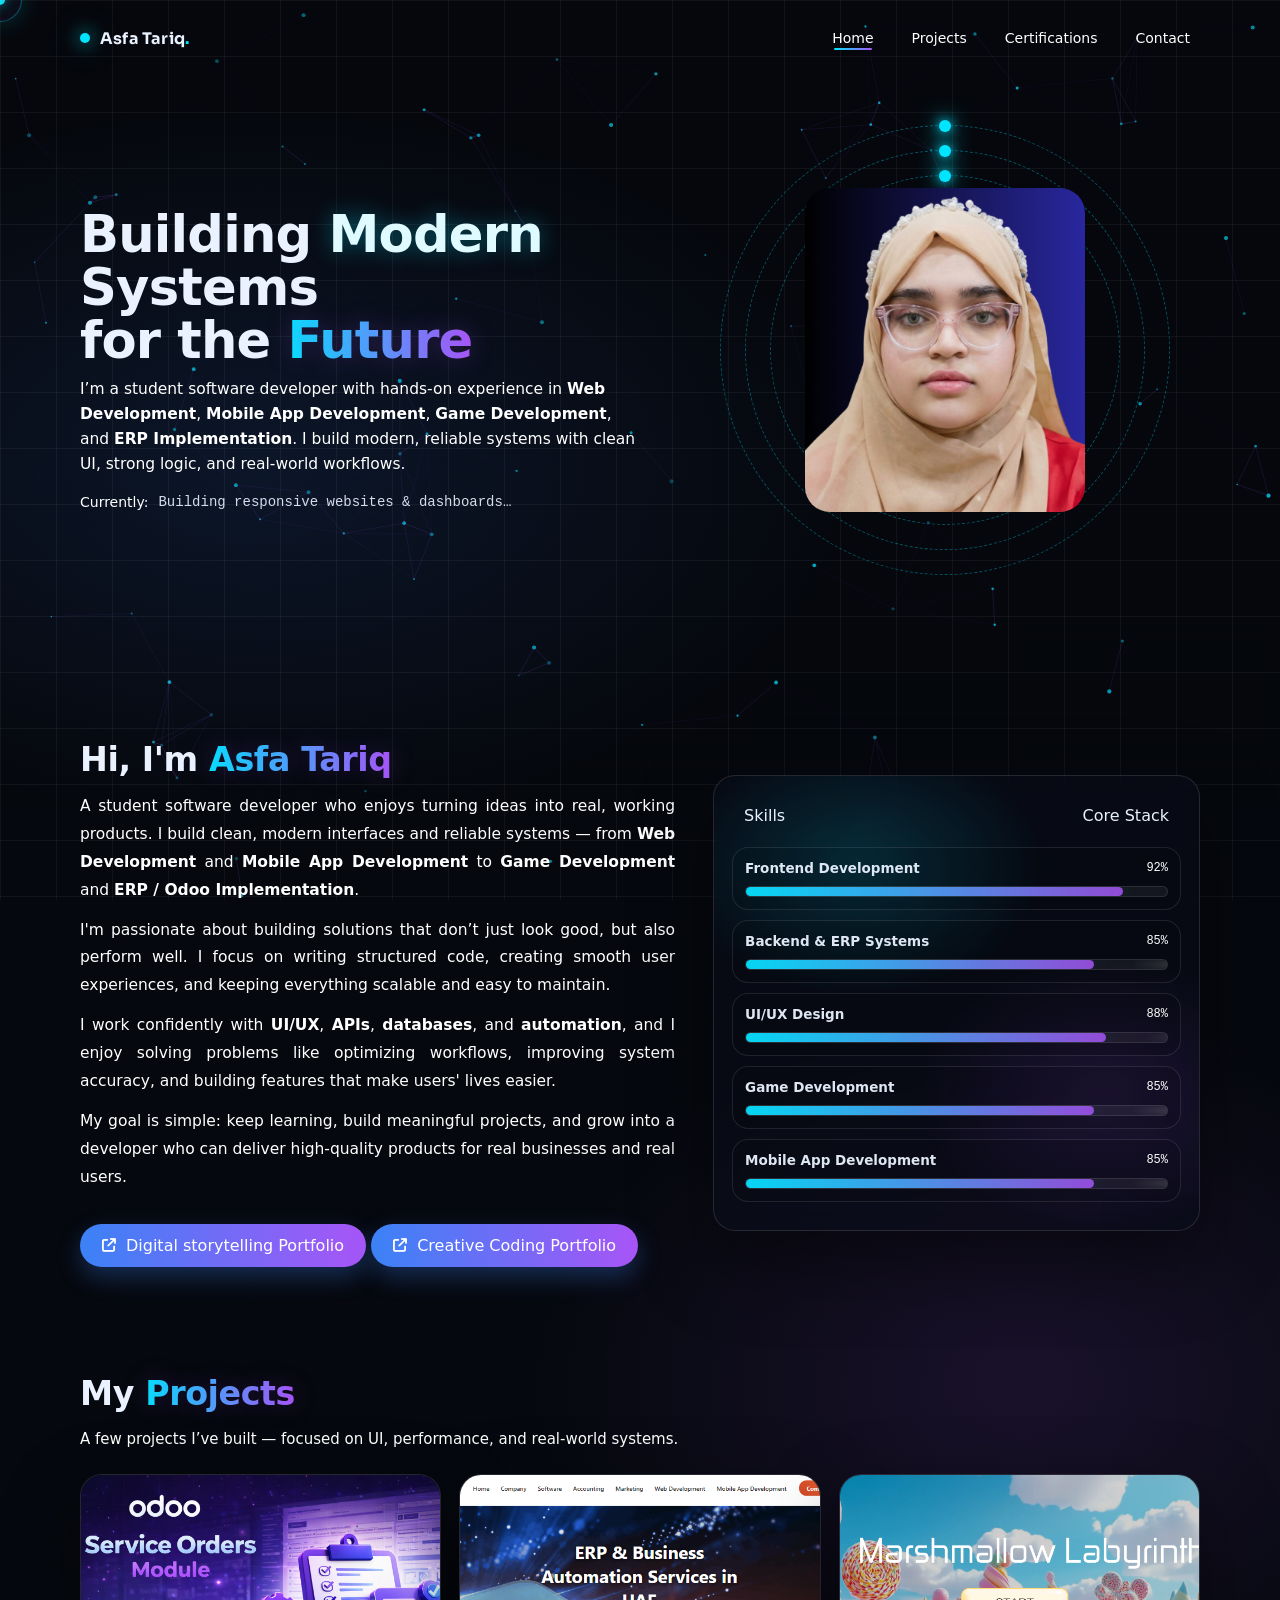
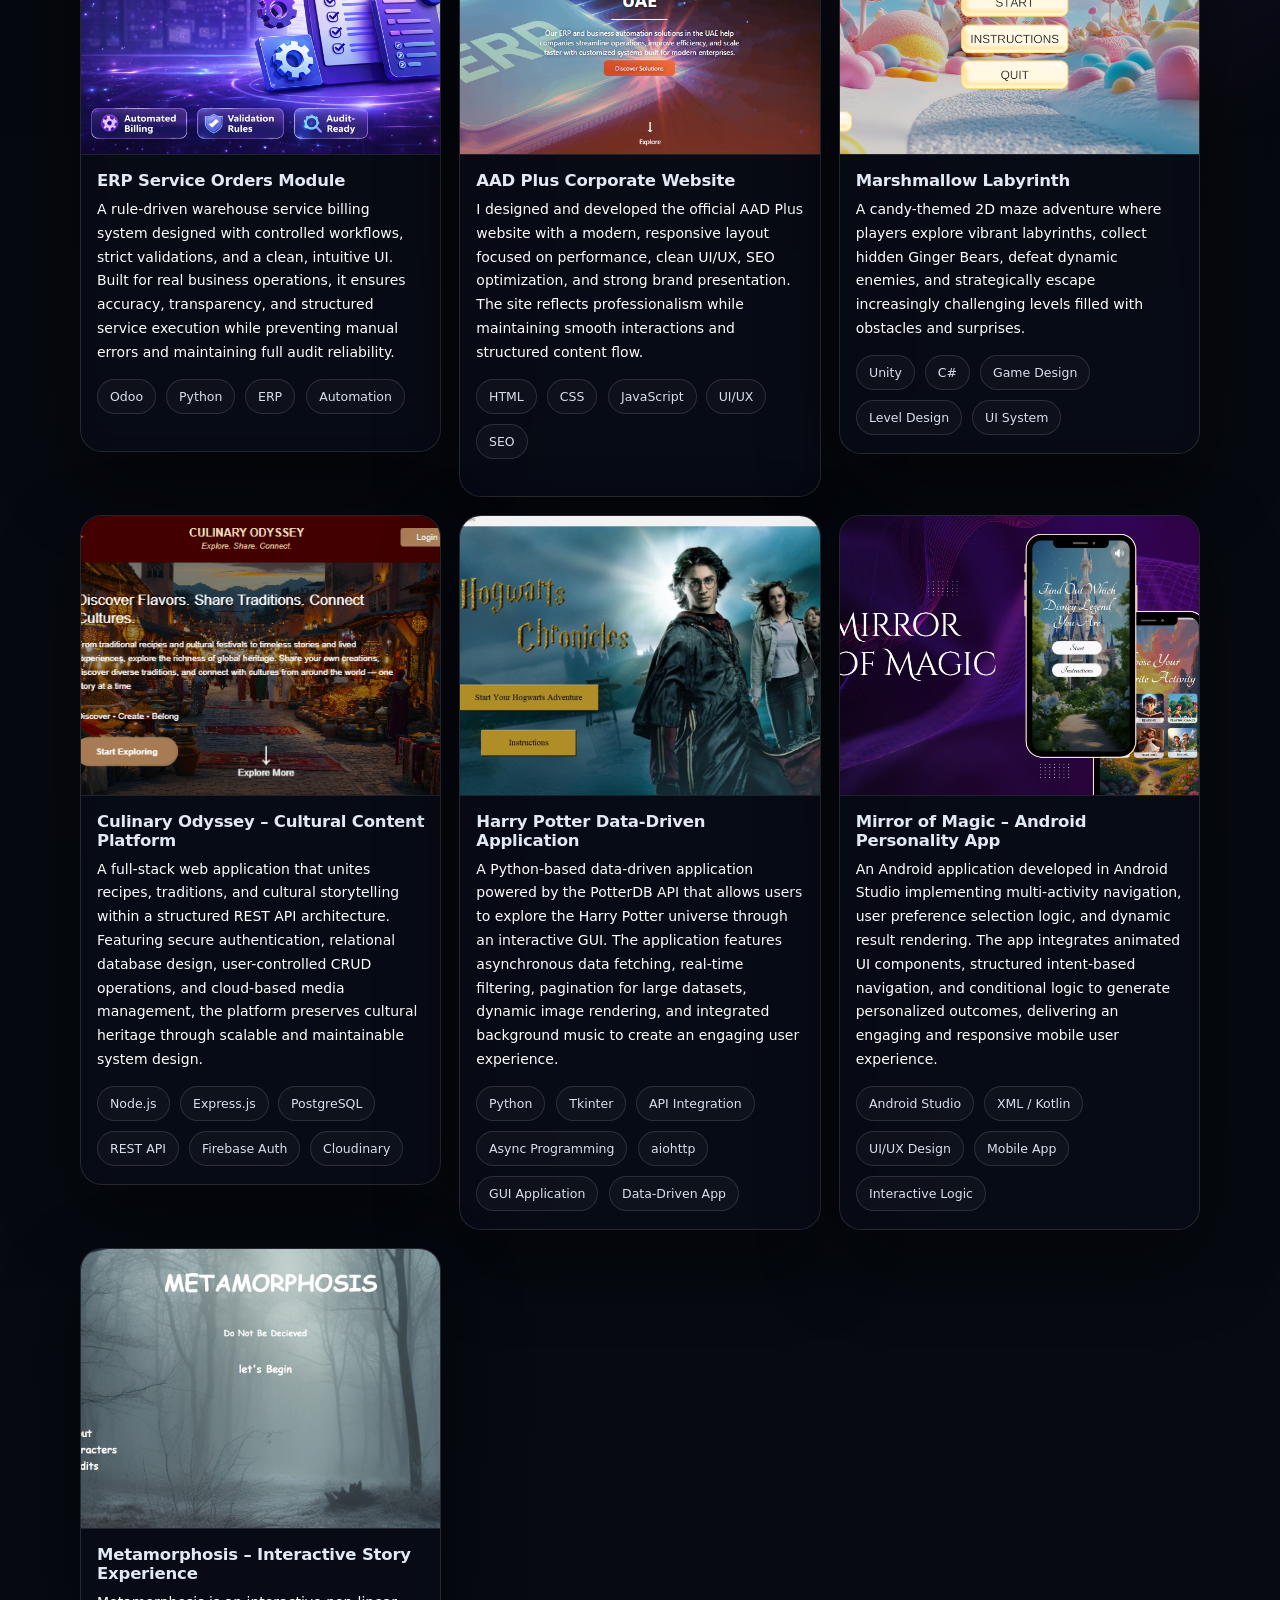
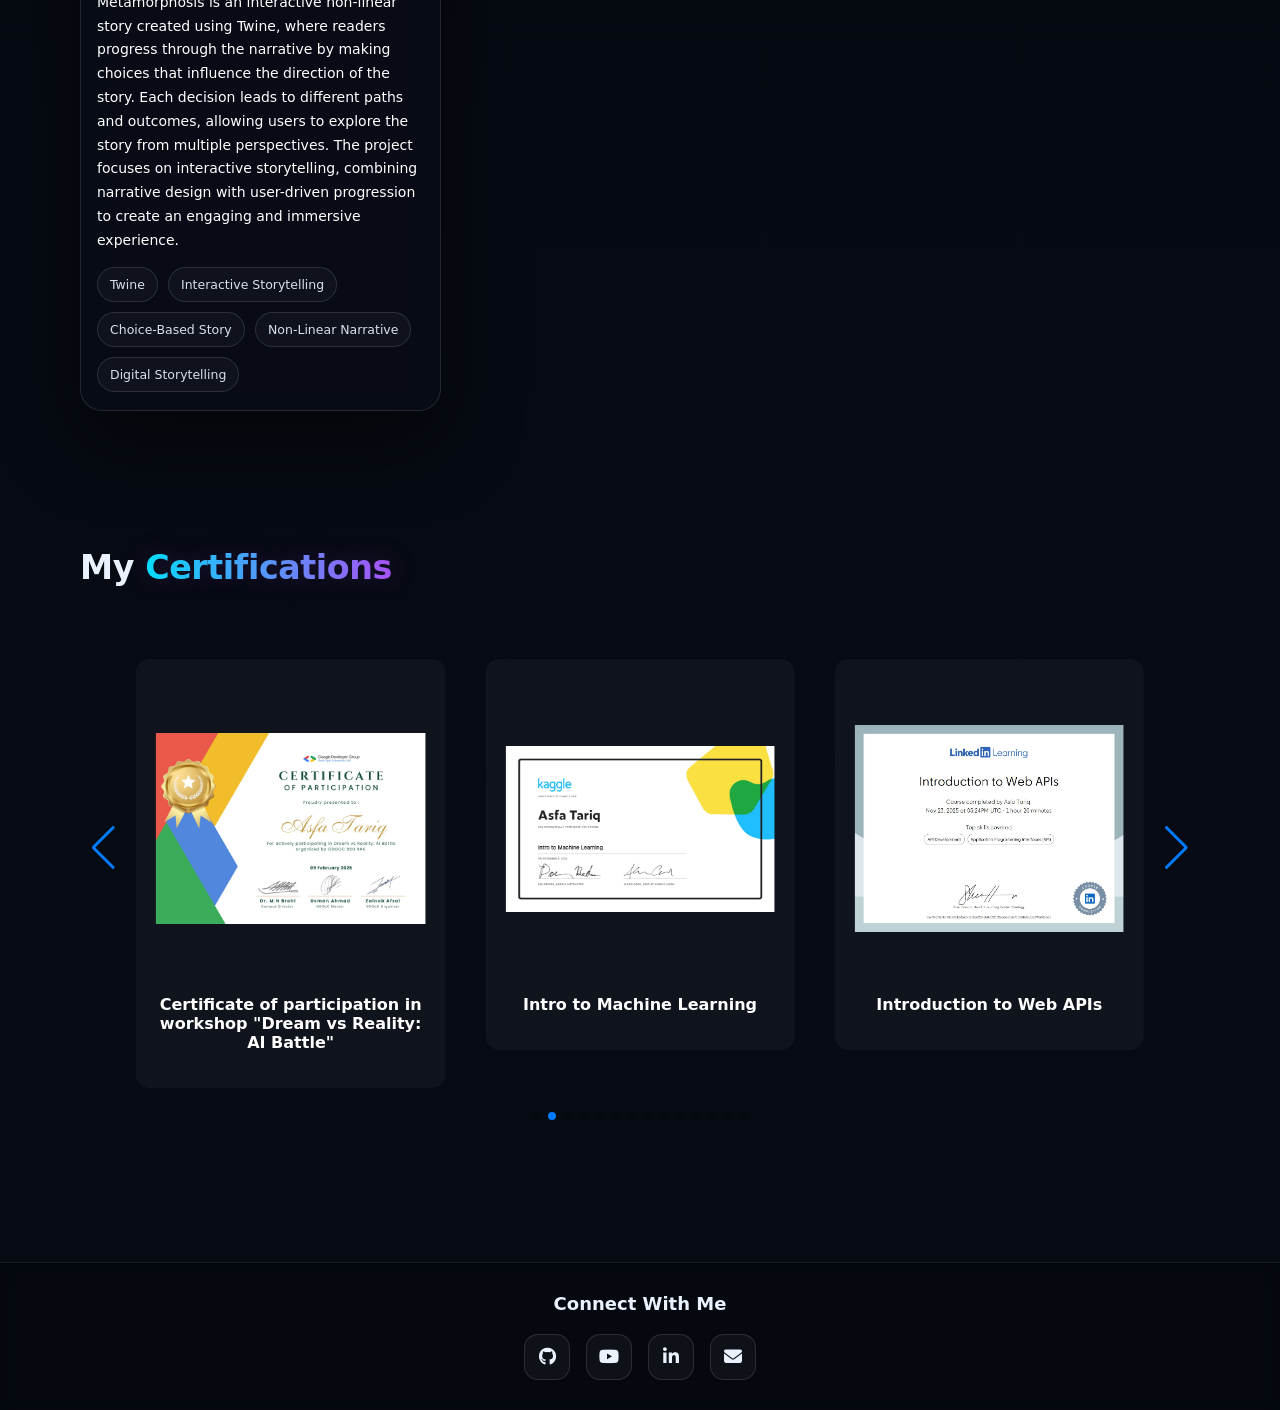
==== index.html @ 26b243e0 "portfolio" ====
<!DOCTYPE html>
<html lang="en">
<head>
  <meta charset="UTF-8" />
  <meta name="viewport" content="width=device-width, initial-scale=1.0"/>
  <title>Asfa Tariq - Portfolio</title>
  <link rel="icon" type="image/png" href="images/icon.png"/>
  <link rel="stylesheet" href="style.css"/>
  <link rel="stylesheet" href="https://cdn.jsdelivr.net/npm/aos@2.3.4/dist/aos.css" />
  <link rel="stylesheet" href="https://cdnjs.cloudflare.com/ajax/libs/font-awesome/6.5.0/css/all.min.css">
  <link rel="preconnect" href="https://fonts.googleapis.com">
  <link rel="preconnect" href="https://fonts.gstatic.com" crossorigin>
  <link href="https://fonts.googleapis.com/css2?family=Sora:wght@500;600;700;800&display=swap" rel="stylesheet">
  <link rel="stylesheet" href="https://cdn.jsdelivr.net/npm/swiper@11/swiper-bundle.min.css"/>
</head>
<body>

  <canvas id="particles" aria-hidden="true"></canvas>

  <!-- Futuristic section -->
  <section class="hero" id="hero">
    <div class="grid-overlay" aria-hidden="true"></div>

    <div class="container">

      <nav class="nav">
        <a class="logo" href="index.html">
          <span class="logo-dot"></span>
          <span class="logo-text">
            Asfa Tariq<span class="logo-accent">.</span>
          </span>
        </a>

        <div class="nav-links">
          <a href="index.html" class="active">Home</a>
          <a href="index.html#projects">Projects</a>
          <a href="index.html#certifications">Certifications</a>
          <a href="contact-us.html" >Contact</a>
        </div>

        <button class="menu" id="menuBtn" aria-label="Open menu">
          <span></span><span></span><span></span>
        </button>
      </nav>

      <div class="hero-inner">
        <div class="left">
          <h1 class="title">
            Building <span class="glow">Modern</span> Systems <br/>
            for the <span class="glow2">Future</span>
          </h1>

          <p class="subtitle">
            I’m a student software developer with hands-on experience in <b>Web Development</b>,
            <b>Mobile App Development</b>, <b>Game Development</b>, and <b>ERP Implementation</b>.
            I build modern, reliable systems with clean UI, strong logic, and real-world workflows.
          </p>

          <div class="typing-wrap">
            <span class="typing-label">Currently:</span>
            <span class="typing" id="typing"></span>
            <span class="caret" aria-hidden="true"></span>
          </div>
        </div>

        <div class="right">
          <div class="hero-image">

            <!-- Orbit 1 -->
            <div class="orbit orbit1">
              <span class="dot"></span>
            </div>

            <!-- Orbit 2 -->
            <div class="orbit orbit2">
              <span class="dot"></span>
            </div>

            <!-- Orbit 3 -->
            <div class="orbit orbit3">
              <span class="dot"></span>
            </div>

            <!-- Image -->
            <img src="images/portfolio image 1.png" alt="Developer">

          </div>
        </div>
        
      </div>

      <!-- Mobile Drawer -->
      <div class="drawer" id="drawer">
          <a href="index.html">Home</a>
          <a href="index.html#projects">Projects</a>
          <a href="index.html#certifications">Certifications</a>
          <a href="contact-us.html" class="pill">Contact</a>
      </div>

    </div>

  </section>

  <!-- ABOUT -->
  <div class="about" id="about">
    <div class="container">
      <div class="about-grid">

        <!-- LEFT: INTRO -->
        <div class="about-left">
          <h2 class="section-title" data-aos="fade-right">
            Hi, I'm <span class="glow2">Asfa Tariq</span>
          </h2>

          <p class="about-text" data-aos="fade-right" data-aos-delay="100">
              A student software developer who enjoys turning ideas into real, working products.
            I build clean, modern interfaces and reliable systems — from <b>Web Development</b> and
            <b>Mobile App Development</b> to <b>Game Development</b> and <b>ERP / Odoo Implementation</b>.
          </p>

          <p class="about-text" data-aos="fade-right" data-aos-delay="200">
            I'm passionate about building solutions that don’t just look good, but also perform well.
            I focus on writing structured code, creating smooth user experiences, and keeping everything
            scalable and easy to maintain.
          </p>

          <p class="about-text" data-aos="fade-right" data-aos-delay="300">
            I work confidently with <b>UI/UX</b>, <b>APIs</b>, <b>databases</b>, and <b>automation</b>,
            and I enjoy solving problems like optimizing workflows, improving system accuracy, and building
            features that make users' lives easier.
          </p>

          <p class="about-text"  data-aos="fade-right" data-aos-delay="400">
            My goal is simple: keep learning, build meaningful projects, and grow into a developer who can
            deliver high-quality products for real businesses and real users.
          </p>
          <a href="https://sway.cloud.microsoft/5sutyTh8jbfxNZAz?ref=Link&loc=play" target="_blank" class="visit-btn" data-aos="fade-right" data-aos-delay="600">
            <i class="fas fa-arrow-up-right-from-square"></i> Digital storytelling Portfolio
          </a>
          <a href="https://sway.cloud.microsoft/f7UFUqjhVzWXQHZl?ref=Link&loc=play" target="_blank" class="visit-btn" data-aos="fade-right" data-aos-delay="600">
              <i class="fas fa-arrow-up-right-from-square"></i> Creative Coding Portfolio
          </a>
        </div>

        <!-- RIGHT: SKILLS (WRAPPED) -->
        <div class="about-right">
          <div class="about-card" data-aos="fade-pop" data-aos-delay="400">
            <div class="about-card-glow"></div>

            <div class="about-skill-head">
              <span class="k">Skills</span>
              <span class="v">Core Stack</span>
            </div>

              <!-- Frontend -->
              <div class="about-skill" >
                <div class="about-skill-top">
                  <span class="about-skill-name">Frontend Development</span>
                  <span class="about-skill-val">92%</span>
                </div>
                <div class="about-skill-track">
                  <div class="about-skill-fill" data-level="92"></div>
                </div>
              </div>

              <!-- Backend & ERP -->
              <div class="about-skill">
                <div class="about-skill-top">
                  <span class="about-skill-name">Backend & ERP Systems</span>
                  <span class="about-skill-val">85%</span>
                </div>
                <div class="about-skill-track">
                  <div class="about-skill-fill" data-level="85"></div>
                </div>
              </div>

              <!-- UI/UX -->
              <div class="about-skill">
                <div class="about-skill-top">
                  <span class="about-skill-name">UI/UX Design</span>
                  <span class="about-skill-val">88%</span>
                </div>
                <div class="about-skill-track">
                  <div class="about-skill-fill" data-level="88"></div>
                </div>
              </div>

              <!-- Game Development (Separate) -->
              <div class="about-skill">
                <div class="about-skill-top">
                  <span class="about-skill-name">Game Development</span>
                  <span class="about-skill-val">85%</span>
                </div>
                <div class="about-skill-track">
                  <div class="about-skill-fill" data-level="85"></div>
                </div>
              </div>

              <!-- Mobile Development -->
              <div class="about-skill">
                <div class="about-skill-top">
                  <span class="about-skill-name">Mobile App Development</span>
                  <span class="about-skill-val">85%</span>
                </div>
                <div class="about-skill-track">
                  <div class="about-skill-fill" data-level="85"></div>
                </div>
              </div>

            </div>

          </div>
        </div>

      </div>
    </div>
  </div>

  <br><br><br>

  <!-- PROJECTS -->
  <section class="projects" id="projects">
    <div class="container">

      <div class="projects-head">
        <h2 class="section-title" data-aos="fade-right" data-aos-delay="400">
          My <span class="glow2">Projects</span>
        </h2>
        <p class="projects-sub" data-aos="fade-right" data-aos-delay="600">
          A few projects I’ve built — focused on UI, performance, and real-world systems.
        </p>
      </div>

      <div class="projects-grid">

        <!-- Card 1 -->
        <a href="service-order-module.html" class="project-link" data-aos="fade-up" data-aos-delay="100">
          <article class="project-card">

            <div class="project-thumb">
              <img src="images/Project 1.png" alt="Project 1 preview">
                <div class="view-overlay">
                  <span class="view-text">
                    <i class="fas fa-arrow-right"></i> View Project
                  </span>
                </div>
            </div>

            <div class="project-body">
              <h3 class="project-title">ERP Service Orders Module</h3>

              <p class="project-desc">
                A rule-driven warehouse service billing system designed with controlled workflows,
                strict validations, and a clean, intuitive UI. Built for real business operations,
                it ensures accuracy, transparency, and structured service execution while
                preventing manual errors and maintaining full audit reliability.
              </p>

              <div class="project-tags">
                <span class="ptag" data-aos="fade-pop" data-aos-delay="100">Odoo</span>
                <span class="ptag" data-aos="fade-pop" data-aos-delay="200">Python</span>
                <span class="ptag" data-aos="fade-pop" data-aos-delay="300">ERP</span>
                <span class="ptag" data-aos="fade-pop" data-aos-delay="400">Automation</span>
              </div>
            </div><br>

          </article>
        </a>

        <!-- Card 2 -->
      <a href="corporate Website.html" class="project-link" data-aos="fade-up" data-aos-delay="100">
   
        <article class="project-card">
          <div class="project-thumb">
            <img src="images/Project 2.png" alt="AAD Plus Website Preview">
            <div class="view-overlay">
                  <span class="view-text">
                    <i class="fas fa-arrow-right"></i> View Project
                  </span>
                </div>
          </div>

          <div class="project-body">
            <h3 class="project-title">AAD Plus Corporate Website</h3>
            <p class="project-desc">
              I designed and developed the official AAD Plus website with a modern,
              responsive layout focused on performance, clean UI/UX, SEO optimization,
              and strong brand presentation. The site reflects professionalism while
              maintaining smooth interactions and structured content flow.
            </p>

            <div class="project-tags">
              <span class="ptag" data-aos="fade-pop" data-aos-delay="100">HTML</span>
              <span class="ptag" data-aos="fade-pop" data-aos-delay="200">CSS</span>
              <span class="ptag" data-aos="fade-pop" data-aos-delay="300">JavaScript</span>
              <span class="ptag" data-aos="fade-pop" data-aos-delay="400">UI/UX</span>
              <span class="ptag" data-aos="fade-pop" data-aos-delay="500">SEO</span>
            </div>
          </div><br>
        </article>
      </a>  
      

        <!-- Card 3 -->
      <a href="game-dev.html" class="project-link" data-aos="fade-up" data-aos-delay="100">

        <article class="project-card">
          <div class="project-thumb">
            <img src="images/Project 3.png" alt="Marshmallow Labyrinth preview">
            <div class="view-overlay">
                  <span class="view-text">
                    <i class="fas fa-arrow-right"></i> View Project
                  </span>
                </div>
          </div>

          <div class="project-body">
            <h3 class="project-title">Marshmallow Labyrinth</h3>
            <p class="project-desc">
              A candy-themed 2D maze adventure where players explore vibrant labyrinths, collect hidden Ginger 
              Bears, defeat dynamic enemies, and strategically escape increasingly challenging levels filled with obstacles and surprises.
            </p>

            <div class="project-tags">
              <span class="ptag" data-aos="fade-pop" data-aos-delay="100">Unity</span>
              <span class="ptag" data-aos="fade-pop" data-aos-delay="200">C#</span>
              <span class="ptag" data-aos="fade-pop" data-aos-delay="300">Game Design</span>
              <span class="ptag" data-aos="fade-pop" data-aos-delay="400">Level Design</span>
              <span class="ptag" data-aos="fade-pop" data-aos-delay="500">UI System</span>
            </div>
          </div>
        </article>
        </a>

        <!-- Card 4 -->
        <a href="Culinary Odyssey.html" class="project-link" data-aos="fade-up" data-aos-delay="100">
        <article class="project-card">
          <div class="project-thumb">
            <img src="images/Project 4.png" alt="Culinary Odyssey preview">
            <div class="view-overlay">
                  <span class="view-text">
                    <i class="fas fa-arrow-right"></i> View Project
                  </span>
                </div>
          </div>

          <div class="project-body">
            <h3 class="project-title">Culinary Odyssey – Cultural Content Platform</h3>
            <p class="project-desc">
              A full-stack web application that unites recipes, traditions, and cultural storytelling 
              within a structured REST API architecture. Featuring secure authentication, relational 
              database design, user-controlled CRUD operations, and cloud-based media management, 
              the platform preserves cultural heritage through scalable and maintainable system design.
            </p>

            <div class="project-tags">
              <span class="ptag" data-aos="fade-pop" data-aos-delay="100">Node.js</span>
              <span class="ptag" data-aos="fade-pop" data-aos-delay="200">Express.js</span>
              <span class="ptag" data-aos="fade-pop" data-aos-delay="300">PostgreSQL</span>
              <span class="ptag" data-aos="fade-pop" data-aos-delay="400">REST API</span>
              <span class="ptag" data-aos="fade-pop" data-aos-delay="500">Firebase Auth</span>
              <span class="ptag" data-aos="fade-pop" data-aos-delay="600">Cloudinary</span>
            </div>
          </div>
        </article>
        </a>

        <!-- Card 5-->
        <a href="Data-Driven Application.html" class="project-link" data-aos="fade-up" data-aos-delay="100">
        <article class="project-card">
          <div class="project-thumb">
            <img src="images/Project 5.png" alt="Harry Potter Data-Driven Application preview">
            <div class="view-overlay">
                  <span class="view-text">
                    <i class="fas fa-arrow-right"></i> View Project
                  </span>
                </div>
          </div>

          <div class="project-body">
            <h3 class="project-title">Harry Potter Data-Driven Application</h3>
            <p class="project-desc">
              A Python-based data-driven application powered by the PotterDB API that allows users to explore the Harry Potter 
              universe through an interactive GUI. The application features asynchronous data fetching, real-time filtering, 
              pagination for large datasets, dynamic image rendering, and integrated background music to create an engaging 
              user experience.
            </p>

          <div class="project-tags">
            <span class="ptag" data-aos="fade-pop" data-aos-delay="100">Python</span>
            <span class="ptag" data-aos="fade-pop" data-aos-delay="200">Tkinter</span>
            <span class="ptag" data-aos="fade-pop" data-aos-delay="300">API Integration</span>
            <span class="ptag" data-aos="fade-pop" data-aos-delay="400">Async Programming</span>
            <span class="ptag" data-aos="fade-pop" data-aos-delay="500">aiohttp</span>
            <span class="ptag" data-aos="fade-pop" data-aos-delay="600">GUI Application</span>
            <span class="ptag" data-aos="fade-pop" data-aos-delay="700">Data-Driven App</span>
          </div>
          </div>
        </article>
        </a> 

        <!-- Card 6 -->
        <a href="mobile-app.html" class="project-link" data-aos="fade-up" data-aos-delay="100">
        <article class="project-card">
          <div class="project-thumb">
            <img src="images/Project 6.png" alt="Mirror of Magic preview">
            <div class="view-overlay">
                  <span class="view-text">
                    <i class="fas fa-arrow-right"></i> View Project
                  </span>
                </div>
          </div>

          <div class="project-body">
            <h3 class="project-title">Mirror of Magic – Android Personality App</h3>
            <p class="project-desc">
              An Android application developed in Android Studio implementing multi-activity 
              navigation, user preference selection logic, and dynamic result rendering. 
              The app integrates animated UI components, structured intent-based navigation, 
              and conditional logic to generate personalized outcomes, delivering an engaging 
              and responsive mobile user experience.
            </p>

            <div class="project-tags">
              <span class="ptag" data-aos="fade-pop" data-aos-delay="100">Android Studio</span>
              <span class="ptag" data-aos="fade-pop" data-aos-delay="200">XML / Kotlin</span>
              <span class="ptag" data-aos="fade-pop" data-aos-delay="300">UI/UX Design</span>
              <span class="ptag" data-aos="fade-pop" data-aos-delay="400">Mobile App</span>
              <span class="ptag" data-aos="fade-pop" data-aos-delay="500">Interactive Logic</span>
            </div>
          </div>
        </article>
        </a>

        <!-- Card 6 -->
        <a href="non-linear-story.html" class="project-link" data-aos="fade-up" data-aos-delay="100">
        <article class="project-card">
          <div class="project-thumb">
            <img src="images/Project 7.png" alt="Non-Linear Story preview">
            <div class="view-overlay">
                  <span class="view-text">
                    <i class="fas fa-arrow-right"></i> View Project
                  </span>
                </div>
          </div>

          <div class="project-body">
            <h3 class="project-title">Metamorphosis – Interactive Story Experience</h3>
            <p class="project-desc">
              Metamorphosis is an interactive non-linear story created using Twine, where readers progress through the narrative by 
              making choices that influence the direction of the story. Each decision leads to different paths and outcomes, allowing 
              users to explore the story from multiple perspectives. The project focuses on interactive storytelling, combining narrative 
              design with user-driven progression to create an engaging and immersive experience.
            </p>

            <div class="project-tags">
              <span class="ptag" data-aos="fade-pop" data-aos-delay="100">Twine</span>
              <span class="ptag" data-aos="fade-pop" data-aos-delay="200">Interactive Storytelling</span>
              <span class="ptag" data-aos="fade-pop" data-aos-delay="300">Choice-Based Story</span>
              <span class="ptag" data-aos="fade-pop" data-aos-delay="400">Non-Linear Narrative</span>
              <span class="ptag" data-aos="fade-pop" data-aos-delay="500">Digital Storytelling</span>
            </div>
          </div>
        </article>
        </a>

      </div>
    </div>
  </section>
  <br><br><br>

<section class="certifications" id="certifications">
  <div class="container">

    <div class="projects-head">
      <h2 class="section-title">
        My <span class="glow2">Certifications</span>
      </h2>
    </div>

    <div class="cert-slider-wrapper">

      <!-- LEFT ARROW -->
      <div class="swiper-button-prev"></div>

      <div class="swiper certSwiper">
        <div class="swiper-wrapper">

          <div class="swiper-slide cert-card">
            <img src="images/certificate 1.jpeg">
            <p>Certificate of participation in workshop "Build Intelligent Agents"</p>
          </div>

          <div class="swiper-slide cert-card">
            <img src="images/certificate 2.jpeg">
            <p>Certificate of participation in workshop "Dream vs Reality: AI Battle"</p>
          </div>

          <div class="swiper-slide cert-card">
            <img src="images/certificate 3.jpeg">
            <p>Intro to Machine Learning</p>
          </div>

          <div class="swiper-slide cert-card">
            <img src="images/certificate 4.jpeg">
            <p>Introduction to Web APIs</p>
          </div>

          <div class="swiper-slide cert-card">
            <img src="images/certificate 5.jpeg">
            <p>PostgreSQL Essential Training</p>
          </div>

          <div class="swiper-slide cert-card">
            <img src="images/certificate 6.jpeg">
            <p>Certificate of Appreciation for industry challange</p>
          </div>

          <div class="swiper-slide cert-card">
            <img src="images/certificate 7.jpeg">
            <p>Introduction to C#</p>
          </div>

          <div class="swiper-slide cert-card">
            <img src="images/certificate 8.jpeg">
            <p>Python Intermediate</p>
          </div>

          <div class="swiper-slide cert-card">
            <img src="images/certificate 9.jpeg">
            <p>Conquering Responsive Layouts</p>
          </div>

          <div class="swiper-slide cert-card">
            <img src="images/certificate 10.jpeg">
            <p>Python Tkinter</p>
          </div>

          <div class="swiper-slide cert-card">
            <img src="images/certificate 11.jpeg">
            <p>Introduction to HTML</p>
          </div>
          
          <div class="swiper-slide cert-card">
            <img src="images/certificate 12.jpeg">
            <p>Introduction to CSS</p>
          </div>

          <div class="swiper-slide cert-card">
            <img src="images/certificate 13.jpeg">
            <p>Introduction to Python</p>
          </div>

          <div class="swiper-slide cert-card">
            <img src="images/certificate 14.jpeg">
            <p>Introduction to JavaScript</p>
          </div>

        </div>
      </div>

      <!-- RIGHT ARROW -->
      <div class="swiper-button-next"></div>

    </div>

    <!-- PAGINATION OUTSIDE -->
    <div class="swiper-pagination"></div>

  </div>
</section>

  <footer class="footer">
    <div class="container footer-inner">

      <div class="footer-heading">
        <h3>Connect With Me</h3>
      </div>

      <div class="footer-social">
        <a href="https://github.com/ASFA-TARIQ" target="_blank" class="social-link">
          <i class="fab fa-github"></i>
        </a>

        <a href="https://www.youtube.com/@asfatariq3099" target="_blank" class="social-link">
          <i class="fab fa-youtube"></i>
        </a>

        <a href="https://www.linkedin.com/in/asfa-tariq/" target="_blank" class="social-link">
          <i class="fab fa-linkedin-in"></i>
        </a>

        <a href="mailto:asfatariq123@gmail.com" class="social-link">
          <i class="fas fa-envelope"></i>
        </a>
      </div>

    </div>
  </footer>

  <!-- Custom Cursor
  <div class="cursor"></div> -->

  <!-- Cursor -->
<div class="cursor-core" id="cursorCore"></div>
<div class="cursor-ring" id="cursorRing"></div>

  <script src="script.js"></script>
  <script src="https://cdn.jsdelivr.net/npm/swiper@11/swiper-bundle.min.js"></script>
  <script src="https://cdn.jsdelivr.net/npm/aos@2.3.4/dist/aos.js"></script>
  <script>
    AOS.init({ duration: 800, once: true });
  </script>
  
</body>
</html>
---- style.css ----
:root{
  --bg:#05070c;
  --bg2:#070b14;
  --text:#eaf2ff;
  --muted:#ffffff;
  --line:rgba(255,255,255,.08);
  --cyan:#00e5ff;
  --blue:#3b82f6;
  --violet:#a855f7;
  --glow: rgba(0, 229, 255, .25);
  --shadow: 0 30px 80px rgba(0,0,0,.45);
  --nav-h: 72px;   /* desktop */

}

@media (max-width: 600px){
  :root{ --nav-h: 62px; }  /* mobile */
}
*{box-sizing:border-box}
body{
  margin:0;
  font-family: ui-sans-serif, system-ui, -apple-system, Segoe UI, Roboto, Arial;
  background: radial-gradient(1000px 600px at 20% 10%, rgba(59,130,246,.12), transparent 60%),
              radial-gradient(900px 700px at 80% 30%, rgba(168,85,247,.12), transparent 55%),
              linear-gradient(180deg, var(--bg), var(--bg2));
  color:var(--text);
  overflow-x:hidden;
  cursor: none;

}

/* ================= CUSTOM CURSOR =================
/* Core dot */
.cursor-core{
  position: fixed;
  left: 0; top: 0;
  width: 10px;
  height: 10px;
  border-radius: 999px;
  background: rgba(0,229,255,.95);
  box-shadow:
    0 0 14px rgba(0,229,255,.85),
    0 0 40px rgba(0,229,255,.35);
  pointer-events: none;
  transform: translate(-50%, -50%);
  z-index: 999999;
  mix-blend-mode: screen;
}

/* Outer ring (smooth follow) */
.cursor-ring{
  position: fixed;
  left: 0; top: 0;
  width: 44px;
  height: 44px;
  border-radius: 999px;
  border: 1px solid rgba(0,229,255,.35);
  box-shadow:
    0 0 22px rgba(0,229,255,.18),
    inset 0 0 14px rgba(168,85,247,.12);
  background: radial-gradient(circle at 30% 30%, rgba(168,85,247,.10), transparent 60%);
  pointer-events: none;
  transform: translate(-50%, -50%);
  z-index: 999998;
  transition: width .18s ease, height .18s ease, border-color .18s ease;
  mix-blend-mode: screen;
  backdrop-filter: blur(2px);
}

/* Hover state */
.cursor-hover .cursor-core{
  background: rgba(168,85,247,.95);
  box-shadow: 0 0 16px rgba(168,85,247,.9), 0 0 44px rgba(168,85,247,.35);
}
.cursor-hover .cursor-ring{
  width: 64px;
  height: 64px;
  border-color: rgba(168,85,247,.55);
}

/* Click pulse */
.cursor-click .cursor-ring{
  width: 76px;
  height: 76px;
  border-color: rgba(0,229,255,.75);
}

/* Spark particles */
.cursor-spark{
  position: fixed;
  width: 6px;
  height: 6px;
  border-radius: 999px;
  pointer-events: none;
  z-index: 999997;
  background: rgba(0,229,255,.95);
  box-shadow: 0 0 14px rgba(0,229,255,.6);
  transform: translate(-50%, -50%);
  animation: sparkOut .55s ease-out forwards;
  mix-blend-mode: screen;
}

@keyframes sparkOut{
  0%   { opacity: 1; transform: translate(-50%,-50%) scale(1); }
  100% { opacity: 0; transform: translate(calc(-50% + var(--dx)), calc(-50% + var(--dy))) scale(.2); }
}

/* Disable on touch devices */
@media (hover: none), (pointer: coarse){
  body{ cursor: auto; }
  .cursor-core, .cursor-ring{ display:none !important; }
}

/* FULL SCREEN GRID OVERLAY */
.grid-overlay{
  position: fixed;       
  top: 0;
  left: 0;
  width: 100vw;
  height: 100vh;
  pointer-events: none;
  z-index: 0;

  background:
    linear-gradient(var(--line) 1px, transparent 1px),
    linear-gradient(90deg, var(--line) 1px, transparent 1px);
  background-size: 56px 56px;
  opacity: .65;
}

#particles{
  position: fixed;
  top: 0;
  left: 0;
  width: 100vw;
  height: 100vh;
  z-index: -1;
  pointer-events: none;
  opacity: .9;
}

.page{
  width: 100%;
}

.container{
  max-width: none !important; 
  width: 100%;
  margin: 0;
  padding-inline: 40px;
}


/* mobile */
@media (max-width: 600px){
  .container{
    padding-left: 18px;
    padding-right: 18px;
  }
}

/* tablet */
@media (min-width: 768px){
  .container{ padding-inline: 36px; }
}

/* desktop */
@media (min-width: 1100px){
  .container{ padding-inline: 80px; }
}

.nav{
  position: fixed;
  top: 0;
  left: 0;
  width: 100%;
  z-index: 1000;

  display:flex;
  align-items:center;
  justify-content:space-between;

  padding: 20px 80px;

  background: transparent;
  backdrop-filter: none;  
  transition: transform .35s ease, background .3s ease, backdrop-filter .3s ease;
}

.nav.hide{
  transform: translateY(-100%);
}

.nav.scrolled{
  background: rgba(7,11,20,.85);
  backdrop-filter: blur(12px);
  -webkit-backdrop-filter: blur(12px);
}

.logo{
  display:flex;
  align-items:center;
  gap:10px;
  text-decoration:none;
  color:var(--text);
  user-select:none;
  font-family: "Sora", ui-sans-serif, system-ui;
  font-weight: 800;
  letter-spacing: .3px;
  font-size: 16px;
}
.logo-dot{
  width:10px; height:10px; border-radius:50%;
  background: var(--cyan);
  box-shadow: 0 0 18px var(--cyan), 0 0 40px rgba(0,229,255,.35);
  animation: dotPulse 2s ease-in-out infinite;
}
@keyframes dotPulse{
  0%,100%{ transform:scale(1); opacity:1;}
  50%{ transform:scale(1.25); opacity:.65;}
}
.logo-text{font-weight:700; letter-spacing:.2px}
.logo-accent{color:var(--cyan)}

.nav-links{
  display:flex;
  gap:18px;
  align-items:center;
}
.nav-links a{
  color:var(--muted);
  text-decoration:none;
  font-size:14px;
  padding:10px;
  border-radius:12px;
  transition: .25s ease;
  position:relative;
}

.nav-links a{
  position: relative;
  overflow: hidden;          
}

.nav-links a::after{
  content: "";
  position: absolute;
  left: 12px;               
  right: 12px;             
  bottom: 6px;
  height: 2px;
  background: linear-gradient(90deg, var(--cyan), var(--violet));
  transform: scaleX(0);
  transform-origin: left;     
  transition: transform .28s ease;
  border-radius: 999px;
}

.nav-links a:hover::after{
  transform: scaleX(1);       
}

.nav-links a.active::after{
  transform: scaleX(1);
}

.menu{
  display:none;
  width:46px; height:46px;
  border-radius:14px;
  border:1px solid rgba(255,255,255,.12);
  background: rgba(255,255,255,.04);
  box-shadow: 0 0 0 0 rgba(0,229,255,.0);
  transition:.25s ease;
  cursor:pointer;
}
.menu:hover{
  border-color: rgba(0,229,255,.3);
  box-shadow: 0 0 0 6px rgba(0,229,255,.06);
}
.menu span{
  display:block;
  width:18px; height:2px;
  background: rgba(255,255,255,.8);
  margin: 5px auto;
  border-radius:10px;
}
.hero-inner{
  flex: 1 1 auto;
  display: grid;
  grid-template-columns: 1.1fr 1fr;
  align-items: center;
  gap: 48px;
  padding-top: 150px;
  padding-bottom: 100px;
}

/* LEFT TEXT */

.left{
  animation: rise .9s ease both;
}

/* RIGHT SIDE */

.hero-inner .right{
  display:flex;
  justify-content:center;
}

/* IMAGE CONTAINER */

.hero-image{
  position:relative;
  width:400px;
  height:400px;
  display:flex;
  align-items:center;
  justify-content:center;

}

/* IMAGE */

.hero-image img{
  width:280px;
  z-index:2;
  position:relative;
  border-radius: 25px;
}

/* ORBITS */

.orbit{
  position:absolute;
  border-radius:50%;
  border:1px dashed rgba(0,229,255,.35);
}

/* ORBIT SIZES */

.orbit1{
  width:350px;
  height:350px;
  animation: rotate 18s linear infinite;
}

.orbit2{
  width:400px;
  height:400px;
  animation: rotateReverse 24s linear infinite;
}

.orbit3{
  width:450px;
  height:450px;
  animation: rotate 30s linear infinite;
}

/* MOVING DOT */

.dot{
  position:absolute;
  top:-6px;
  left:50%;
  transform:translateX(-50%);

  width:12px;
  height:12px;

  background:#00e5ff;
  border-radius:50%;
  box-shadow:0 0 12px #00e5ff, 0 0 25px #00e5ff;
}

/* ANIMATIONS */

@keyframes rise{
  from{ opacity:0; transform: translateY(16px); }
  to{ opacity:1; transform: translateY(0); }
}

@keyframes rotate{
  from{ transform:rotate(0deg); }
  to{ transform:rotate(360deg); }
}

@keyframes rotateReverse{
  from{ transform:rotate(360deg); }
  to{ transform:rotate(0deg); }
}

.title{
  margin:18px 0 10px;
  font-size: clamp(34px, 4vw, 58px);
  line-height:1.04;
  letter-spacing:-.8px;
}

.glow{
  color:#dffbff;
  text-shadow: 0 0 22px rgba(0,229,255,.35);
}

.glow2{
  background: linear-gradient(90deg, var(--cyan), var(--violet));
  -webkit-background-clip:text;
  background-clip:text;
  color:transparent;
  text-shadow: 0 0 26px rgba(168,85,247,.25);
}

.subtitle{
  margin:0;
  color: var(--muted);
  font-size: 15.5px;
  line-height:1.6;
  max-width: 700px;
}

.typing-wrap{
  margin-top:18px;
  display:flex;
  align-items:center;
  gap:10px;
  color: rgba(234,242,255,.9);
  font-size:14px;
}
.typing-label{color:var(--muted)}
.typing{ font-family: ui-monospace, SFMono-Regular, Menlo, Consolas, monospace; }



@keyframes floaty{
  0%,100%{ transform: translateY(0); }
  50%{ transform: translateY(-10px); }
}

.holo-top{
  display:flex;
  gap:14px;
  align-items:center;
  padding-bottom: 14px;
  border-bottom: 1px solid rgba(255,255,255,.10);
}



/* DRAWER */
.drawer{
  display:none;
  position:fixed;
  top:78px;
  right:22px;
  width:220px;

  border-radius:18px;
  border:1px solid rgba(255,255,255,.12);
  background:rgba(10,14,26,.82);
  backdrop-filter:blur(10px);

  box-shadow:var(--shadow);
  padding:10px;

  z-index:1000;   
}

.drawer a{
  display:block;
  padding: 12px 12px;
  border-radius: 14px;
  color: rgba(234,242,255,.9);
  text-decoration:none;
  font-size: 14px;
}
.drawer a:hover{
  background: rgba(255,255,255,.06);
}

/* RESPONSIVE */
@media (max-width: 980px){
  .hero-inner{
    grid-template-columns: 1fr;
  }
  .right{
    min-height: 460px;
  }
}

@media (max-width: 760px){
  .nav-links{ display:none; }
  .menu{ display:block; }
  .drawer{ display:none; }
}

@media (max-width: 980px){
  .hero-inner{
    grid-template-columns: 1fr;
    gap: 28px;
  }
  .right{
    min-height: 380px;
  }
  .orbit{
    width: 460px;
    height: 460px;
  }
}

@media (max-width: 600px){
  .title{
    font-size: 34px;
  }
  .subtitle{
    font-size: 14px;
  }
  .orbit{
    width: 360px;
    height: 360px;
  }
}

/* ================= ABOUT SECTION ================= */
.about{
  position: relative;
  padding-top: 90px;
  padding-bottom: 50px;
  z-index: 10
}

.section-title{
  margin: 0 0 14px;
  font-size: clamp(26px, 2.6vw, 38px);
  letter-spacing: -.4px;
}

.about-grid{
  display: grid;
  grid-template-columns: 1.1fr .9fr;
  gap: 38px;
  align-items: center;
}

.about-text{
  margin: 0 0 12px;
  color: var(--muted);
  line-height: 1.8;
  font-size: 15.5px;
  max-width: 720px;
  text-align: justify;
}

.about-tags{
  margin-top: 16px;
  display: flex;
  flex-wrap: wrap;
  gap: 10px;
}

.tag{
  padding: 10px 12px;
  border-radius: 999px;
  border: 1px solid rgba(255,255,255,.12);
  background: rgba(255,255,255,.03);
  color: rgba(234,242,255,.92);
  font-size: 13px;
}

.about-actions{
  margin-top: 18px;
  display: flex;
  gap: 12px;
  flex-wrap: wrap;
}

.about-right{
  position: relative;
  min-height: 360px;
  display: flex;
  align-items: center;
  justify-content: center;
}

.about-card{
  position: relative;
  width: min(520px, 100%);
  border-radius: 22px;
  border: 1px solid rgba(255,255,255,.12);
  background: rgba(10,14,26,.55);
  backdrop-filter: blur(10px);
  box-shadow: var(--shadow);
  padding: 18px;
  overflow: hidden;
}

.about-card-glow{
  position: absolute;
  inset: -2px;
  background: radial-gradient(320px 220px at 30% 20%, rgba(0,229,255,.18), transparent 60%),
              radial-gradient(320px 240px at 80% 70%, rgba(168,85,247,.14), transparent 60%);
  pointer-events: none;
  opacity: .9;
}


/* RESPONSIVE */
@media (max-width: 980px){
  .about{ padding: 70px 0; }
  .about-grid{ grid-template-columns: 1fr; }
  .about-right{ min-height: 300px; }
}

/* ================= ABOUT: SKILL BARS ================= */
.about-skill-head{
  position: relative;
  z-index: 10;
  display:flex;
  justify-content:space-between;
  align-items:center;
  gap:14px;
  padding: 12px 12px;
  margin-bottom: 10px;
}

.about-skill{
  position: relative;
  z-index: 1;
  padding: 12px 12px;
  border-radius: 16px;
  border: 1px solid rgba(255,255,255,.10);
  background: rgba(0,0,0,.10);
  margin-bottom: 10px;
}

.about-skill-top{
  display:flex;
  justify-content:space-between;
  align-items:center;
  gap:12px;
  margin-bottom: 10px;
}

.about-skill-name{
  color: rgba(234,242,255,.95);
  font-weight: 650;
  font-size: 13.5px;
}

.about-skill-val{
  color: var(--muted);
  font-size: 12px;
  font-family: ui-monospace, SFMono-Regular, Menlo, Consolas, monospace;
}

.about-skill-track{
  height: 11px;
  border-radius: 999px;
  background: rgba(255,255,255,.06);
  border: 1px solid rgba(255,255,255,.10);
  overflow:hidden;
}

/* ===== Continuous flowing gradient on skill bars ===== */
.about-skill-fill{
  height: 100%;
  width: 0%;
  border-radius: 999px;

  /* moving gradient */
  background: linear-gradient(
    90deg,
    rgba(0,229,255,.95),
    rgba(168,85,247,.85),
    rgba(0,229,255,.95)
  );
  background-size: 200% 100%;
  animation: barFlow 2.2s linear infinite;

  box-shadow: 0 0 22px rgba(0,229,255,.18);
  transform: translateX(-10px);
  transition: width 1.2s ease;
  position: relative;
}

/* continuous color movement */
@keyframes barFlow{
  0%{ background-position: 0% 50%; }
  100%{ background-position: 200% 50%; }
}

.about-skill-fill::after{
  content:"";
  position:absolute;
  top:0; left:-30%;
  width: 30%;
  height: 100%;
  background: linear-gradient(90deg, transparent, rgba(255,255,255,.35), transparent);
  filter: blur(2px);
  opacity: .45;
}

/* shine only when active */
.about-skill-fill.active::after{
  animation: aboutShine 1.4s ease .2s 1 forwards;
}

@keyframes aboutShine{
  from{ left:-30%; }
  to{ left:110%; }
}

/* ================= PROJECTS SECTION ================= */
.project-link{
  text-decoration: none;
  color: inherit;
  display: block;
}

.projects{
  position: relative;
  z-index: 10;
}

.projects-head{
  margin-bottom: 22px;
}

.projects-sub{
  margin: 0;
  color: var(--muted);
  font-size: 15px;
  line-height: 1.7;
  max-width: 720px;
}

/* GRID: 3 desktop, 2 tablet, 1 mobile */
.projects-grid{
  display: grid;
  grid-template-columns: repeat(3, minmax(0, 1fr));
  gap: 18px;
}

@media (max-width: 980px){
  .projects-grid{ grid-template-columns: repeat(2, minmax(0, 1fr)); }
}

@media (max-width: 600px){
  .projects-grid{ grid-template-columns: 1fr; }
}

/* CARD */
.project-card{
  border-radius: 22px;
  border: 1px solid rgba(255,255,255,.12);
  background: rgba(10,14,26,.55);
  backdrop-filter: blur(10px);
  box-shadow: var(--shadow);
  overflow: hidden;
  transition: transform .25s ease, border-color .25s ease, box-shadow .25s ease;
}

.project-card:hover{
  transform: translateY(-6px);
  border-color: rgba(0,229,255,.25);
  box-shadow: 0 40px 90px rgba(0,0,0,.55);
}

/* IMAGE TOP */
.project-thumb{
  position: relative;
  height: 280px;
  overflow: hidden;
  border-bottom: 1px solid rgba(255,255,255,.10);
}

.project-thumb img{
  width: 100%;
  height: 100%;
  object-fit: cover;
  display: block;
  transform: scale(1.02);
  transition: transform .35s ease;
}

.project-card:hover .project-thumb img{
  transform: scale(1.08);
}

/* BODY */
.project-body{
  padding: 16px 16px 18px;
}

.project-title{
  margin: 0 0 8px;
  font-size: 16.5px;
  letter-spacing: -.2px;
  color: rgba(234,242,255,.96);
}

.project-desc{
  margin: 0 0 14px;
  color: var(--muted);
  font-size: 14px;
  line-height: 1.7;
}

.project-tags{
  display: flex;
  gap: 10px;
  flex-wrap: wrap;     
  overflow: visible;  
}

/* Tag Style */
.ptag{
  padding: 9px 12px;
  border-radius: 999px;
  border: 1px solid rgba(255,255,255,.12);
  background: rgba(255,255,255,.03);
  color: rgba(234,242,255,.92);
  font-size: 12.5px;

  white-space: nowrap;  
}

.project-thumb{
  position: relative;
  overflow: hidden;
}

.view-overlay{
  position: absolute;
  inset: 0;
  display: flex;
  align-items: center;
  justify-content: center;

  background: rgba(0,0,0,0.55);
  opacity: 0;
  transition: 0.35s ease;
}

.view-text{
  color: white;
  font-size: 18px;
  font-weight: 600;
  letter-spacing: 1px;
  display: flex;
  align-items: center;
  gap: 8px;
}

.project-card:hover .view-overlay{
  opacity: 1;
}

.visit-btn {
  display: inline-flex;
  align-items: center;
  gap: 10px;
  margin-top: 20px;
  padding: 12px 22px;
  background: linear-gradient(90deg, #3b82f6, #a855f7);
  color: #ffffff;
  text-decoration: none;
  font-weight: 500;
  border-radius: 30px;
  transition: 0.3s ease;
  box-shadow: 0 10px 25px rgba(59, 130, 246, 0.3);
}

.visit-btn i {
  font-size: 14px;
}

.visit-btn:hover {
  transform: translateY(-3px);
  box-shadow: 0 15px 35px rgba(168, 85, 247, 0.4);
}

.certifications{
  padding:80px 0;
}

.cert-card{
  text-align:center;
  background: rgba(255,255,255,.04);
  border-radius:14px;
  padding:20px;

  display:flex;
  flex-direction:column;
}

.cert-card img{
  width:100%;
  height:300px;       
  object-fit:contain; 
  border-radius:10px;
} 

.cert-card p{
  margin-top:12px;
  color:white;
  font-weight:600;
}

.swiper{
  margin-top:50px;
}

.swiper-pagination{
  position:relative !important;
  margin-top:30px;
  text-align:center;
}

.swiper-pagination-bullet{
  background:#00d9ff;
  opacity:1;
}

.swiper-pagination-bullet-active{
  background:#5b8cff;
}

/* ARROW STYLE */
.swiper-button-prev,
.swiper-button-next{
  color: var(--cyan);
  width: 20px;
  height: 20px;
}

/* HOVER EFFECT */
.swiper-button-prev:hover,
.swiper-button-next:hover{
  color: var(--violet);
}

.cert-slider-wrapper{
  position:relative;
  display:flex;
  align-items:center;
  justify-content:center;
}

.certSwiper{
  width:90%;
}

/* arrows outside */
.swiper-button-prev{
  position:absolute;
  left:-20px;
}

.swiper-button-next{
  position:absolute;
  right:-20px;
}

/* pagination below slider */
.swiper-pagination{
  margin-top:25px;
  position:relative;
  text-align:center;
}

/* ================= FOOTER ================= */

.footer{
  margin-top: 50px;
  padding: 30px 0;
  border-top: 1px solid rgba(255,255,255,.08);
  background: rgba(0,0,0,.25);
  backdrop-filter: blur(8px);
}

.footer-inner{
  display:flex;
  justify-content: space-between;
    flex-direction: column;
    text-align:center;
  flex-wrap: wrap;
}

.footer-heading h3{
  margin: 0 0 20px;
  font-size: 18px;
  font-weight: 700;
}

.footer-heading p{
  margin: 0;
  color: var(--muted);
  font-size: 14px;
}

.footer-social{
  display:flex;
  gap: 16px;
  justify-content: center;
}

.social-link{
  width: 46px;
  height: 46px;
  border-radius: 14px;
  display:flex;
  align-items:center;
  justify-content:center;
      flex-direction: column;
    text-align:center;
  font-size: 18px;
  color: var(--text);
  text-decoration:none;

  border:1px solid rgba(255,255,255,.12);
  background: rgba(255,255,255,.04);

  transition: all .3s ease;
}

/* Hover Glow */
.social-link:hover{
  color: white;
  border-color: rgba(0,229,255,.5);
  box-shadow: 0 0 20px rgba(0,229,255,.25);
  transform: translateY(-4px);
}

/* Platform Colors on Hover */
.social-link:hover .fa-github{ color:#ffffff; }
.social-link:hover .fa-youtube{ color:#ff0000; }
.social-link:hover .fa-linkedin-in{ color:#0a66c2; }
.social-link:hover .fa-envelope{ color:#00e5ff; }

.footer-bottom{
  margin-top: 40px;
  text-align:center;
  font-size: 13px;
  color: var(--muted);
}

/* Responsive */
@media(max-width:768px){
  .footer-inner{
    flex-direction: column;
    text-align:center;
  }
}

/* ================= MOBILE/TABLET FIX PACK ================= */

/* Cursor off for touch devices */
@media (hover: none), (pointer: coarse){
  body{ cursor: auto; }
  .cursor{ display:none !important; }
}

/* ---------- <= 980px (tablet + mobile) ---------- */
@media (max-width: 980px){

  /* container padding */
  .container{
    padding-inline: 20px !important;
  }

  /* NAV */
  .nav{
    padding: 14px 18px;
  }

  /* HERO layout */
  .hero-inner{
    grid-template-columns: 1fr;
    gap: 24px;
  }

  /* Right side visual */
  .right{
    min-height: 360px;
  }
  .orbit{
    width: 420px;
    height: 420px;
  }

  /* ABOUT layout */
  .about-grid{
    grid-template-columns: 1fr;
    gap: 22px;
  }
  .about-right{
    min-height: 280px;
  }
}

/* ---------- <= 600px (phones) ---------- */
@media (max-width: 600px){

  /* tighter container */
  .container{
    padding-inline: 16px !important;
  }

  /* NAV: keep it compact */
  .nav{
    padding: 12px 14px;
  }
  .logo-text{
    font-size: 14px;
  }

  /* HERO text sizes + spacing */
  .title{
    font-size: 28px;          /* was 34+ */
    line-height: 1.1;
    letter-spacing: -0.4px;
    margin-top: 40px;
  }
  .subtitle{
    font-size: 13.5px;
    line-height: 1.65;
  }
  .typing-wrap{
    font-size: 12.5px;
    flex-wrap: wrap;
  }

  /* Buttons full-width friendly */
  .cta-row{
    gap: 10px;
  }
  .btn{
    width: 100%;
    justify-content: center;
  }

  /* Meta cards wrap nicely */
  .meta{
    gap: 10px;
  }
  .meta-card{
    flex: 1 1 48%;
    min-width: 0;
  }

  /* Right visual smaller */
  .right{
    min-height: 300px;
  }
  .orbit{
    width: 320px;
    height: 320px;
  }

  /* About text should not "justify" on mobile (creates ugly gaps) */
  .about-text{
    text-align: left;
    font-size: 14px;
    line-height: 1.75;
  }

  /* Project image height smaller */
  .project-thumb{
    height: 220px;
  }

  /* Footer spacing */
  .footer{
    padding: 24px 0;
  }
}

/* ---------- <= 360px (very small phones) ---------- */
@media (max-width: 360px){
  .title{ font-size: 24px; }
  .btn{ padding: 11px 14px; }
  .orbit{ width: 280px; height: 280px; }
}

.nav{
  z-index: 99999 !important;
}

/* ================= RESPONSIVE FIX ================= */

/* ---------- Tablet (<= 1024px) ---------- */
@media (max-width:1024px){

  .container{
    padding-inline:30px !important;
  }

  .hero-inner{
    grid-template-columns:1fr;
    gap:30px;
  }

  .right{
    min-height:360px;
  }

  .orbit{
    width:420px;
    height:420px;
  }

  .projects-grid{
    grid-template-columns:repeat(2,1fr);
  }

  .certSwiper{
    width:95%;
  }

}


/* ---------- Mobile (<= 768px) ---------- */
@media (max-width:768px){

  .nav{
    padding:14px 20px;
  }

  .nav-links{
    display:none;
  }

  .menu{
    display:block;
  }

  .container{
    padding-inline:18px !important;
  }

  .title{
    font-size:30px;
  }

  .subtitle{
    font-size:14px;
  }

  .projects-grid{
    grid-template-columns:1fr;
  }

  .project-thumb{
    height:220px;
  }

  .about-grid{
    grid-template-columns:1fr;
  }

  .orbit{
    width:340px;
    height:340px;
  }

  /* certification slider */
  .certSwiper{
    width:100%;
  }

  .swiper-button-prev{
    left:-10px;
  }

  .swiper-button-next{
    right:-10px;
  }

}


/* ---------- Small phones (<= 480px) ---------- */
@media (max-width:480px){

  .title{
    font-size:26px;
  }

  .container{
    padding-inline:14px !important;
  }

  .orbit{
    width:280px;
    height:280px;
  }

  .project-thumb{
    height:200px;
  }

  .cert-card{
    padding:14px;
  }

  .cert-card p{
    font-size:14px;
  }

  /* hide arrows on very small screens */
  .swiper-button-prev,
  .swiper-button-next{
    display:none;
  }

}

@media (max-width: 900px){

/* HERO SECTION */

.hero-inner{
  grid-template-columns: 1fr;
  padding-top: 90px;
  padding-bottom: 0px;
  gap: 30px;
  text-align: left;
}

/* IMAGE AREA */

.hero-image{
  width:260px;
  height:260px;
  margin:auto;
}

/* IMAGE */

.hero-image img{
  width:150px;
  border-radius: 15px;
}

/* ORBITS SMALLER */

.orbit1{
  width:200px;
  height:200px;
}

.orbit2{
  width:250px;
  height:250px;
}

.orbit3{
  width:300px;
  height:300px;
}

}
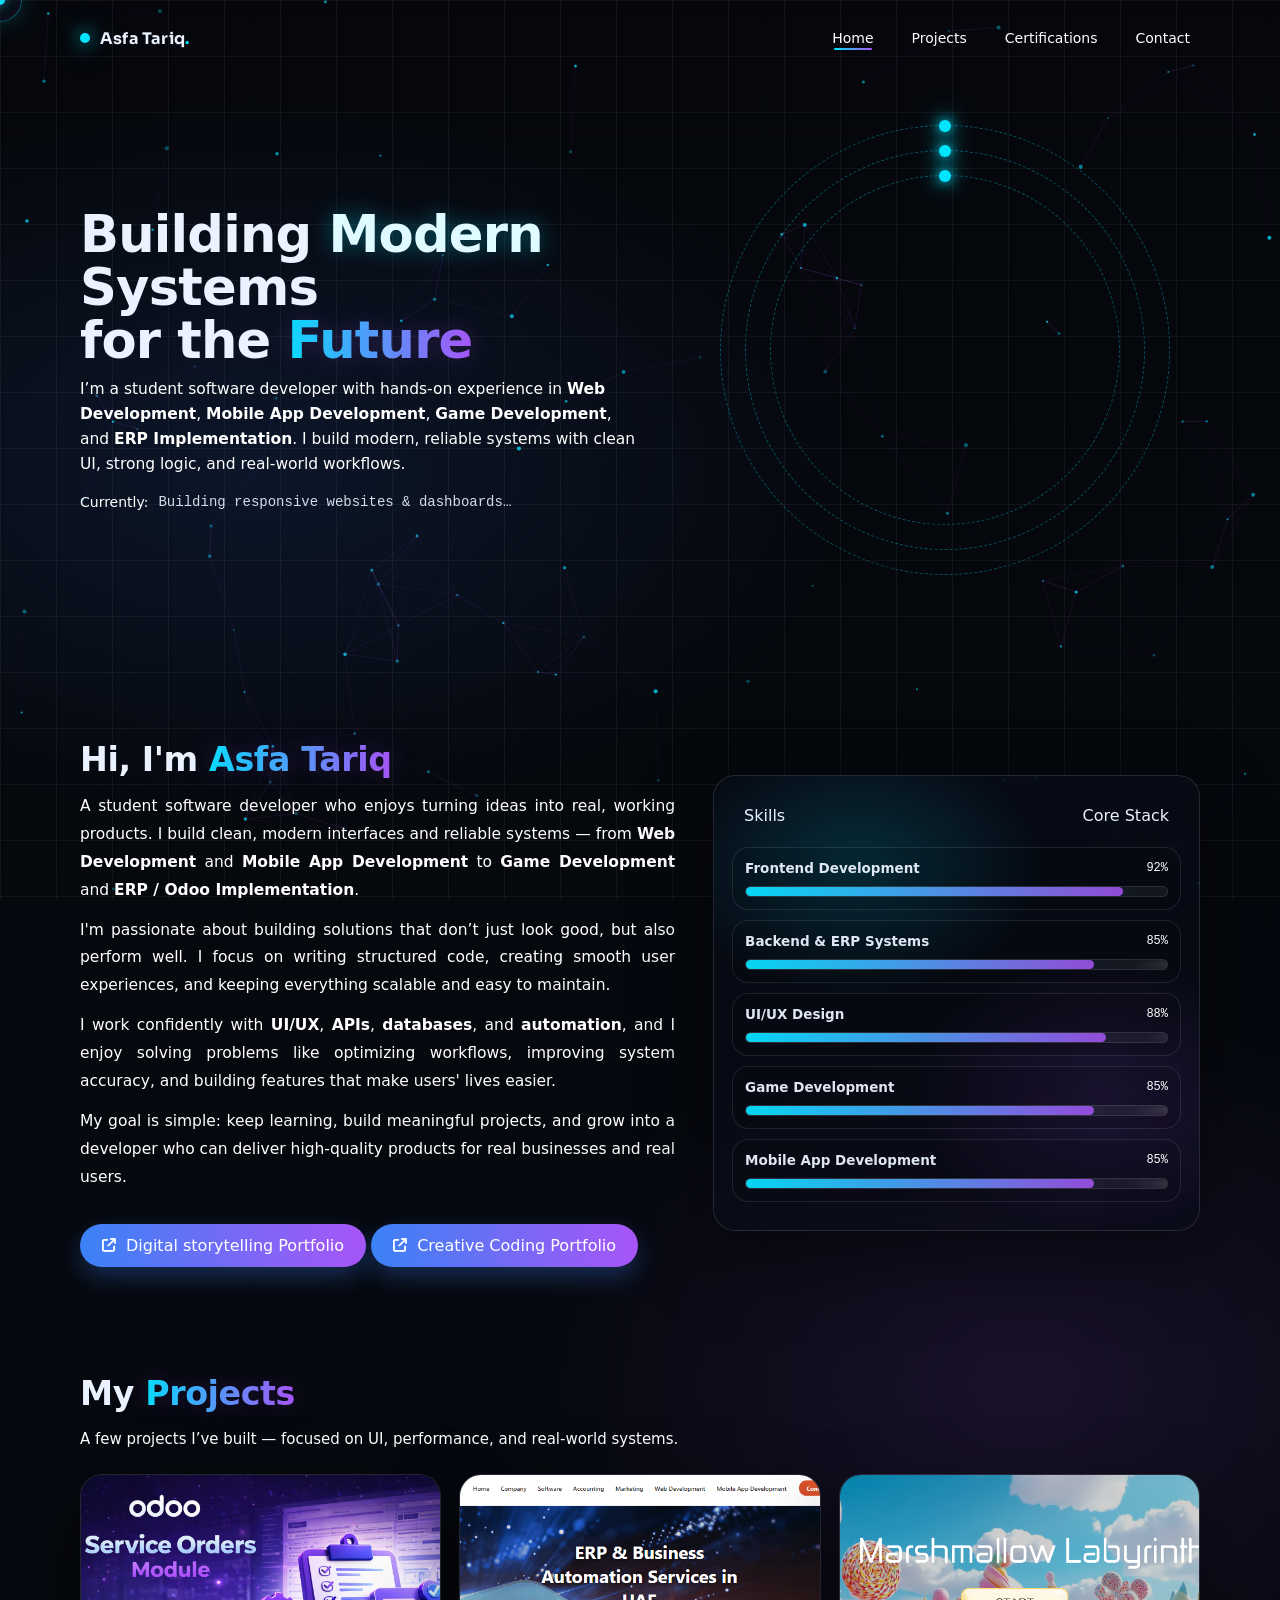
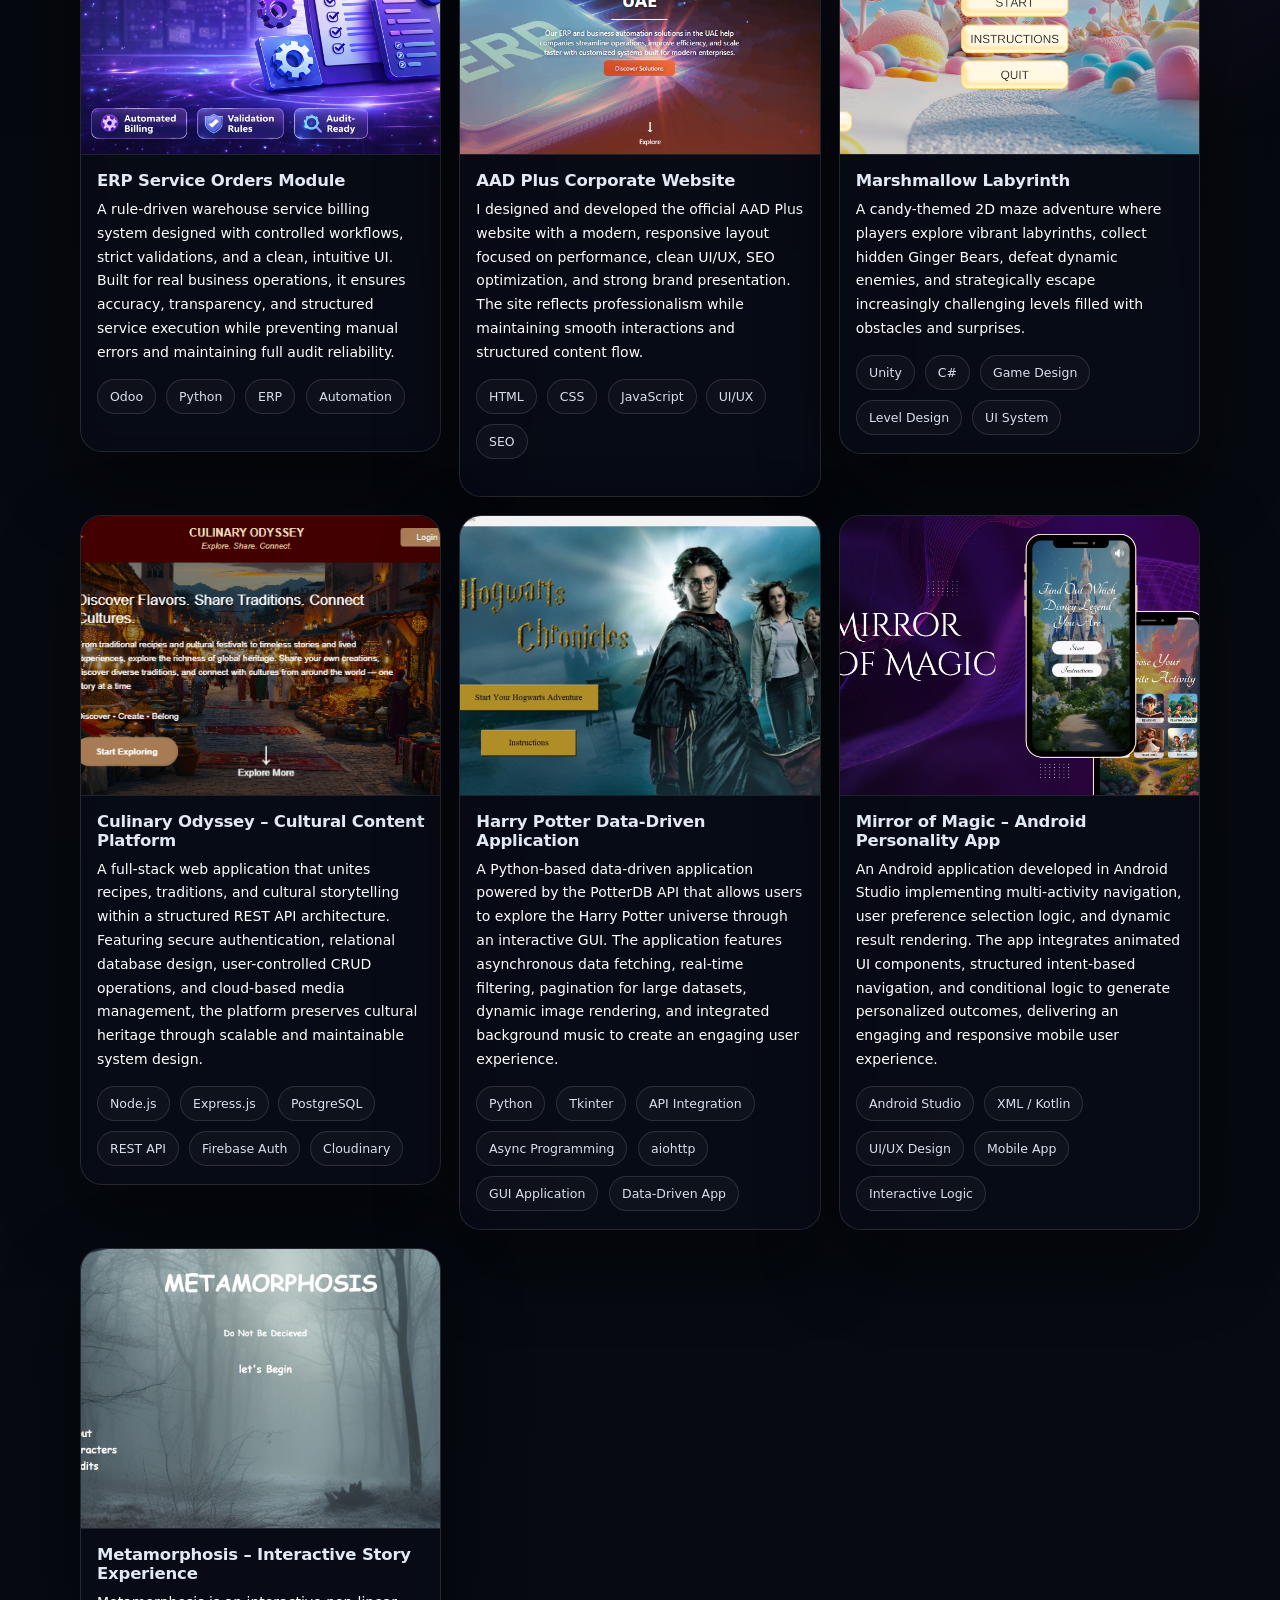
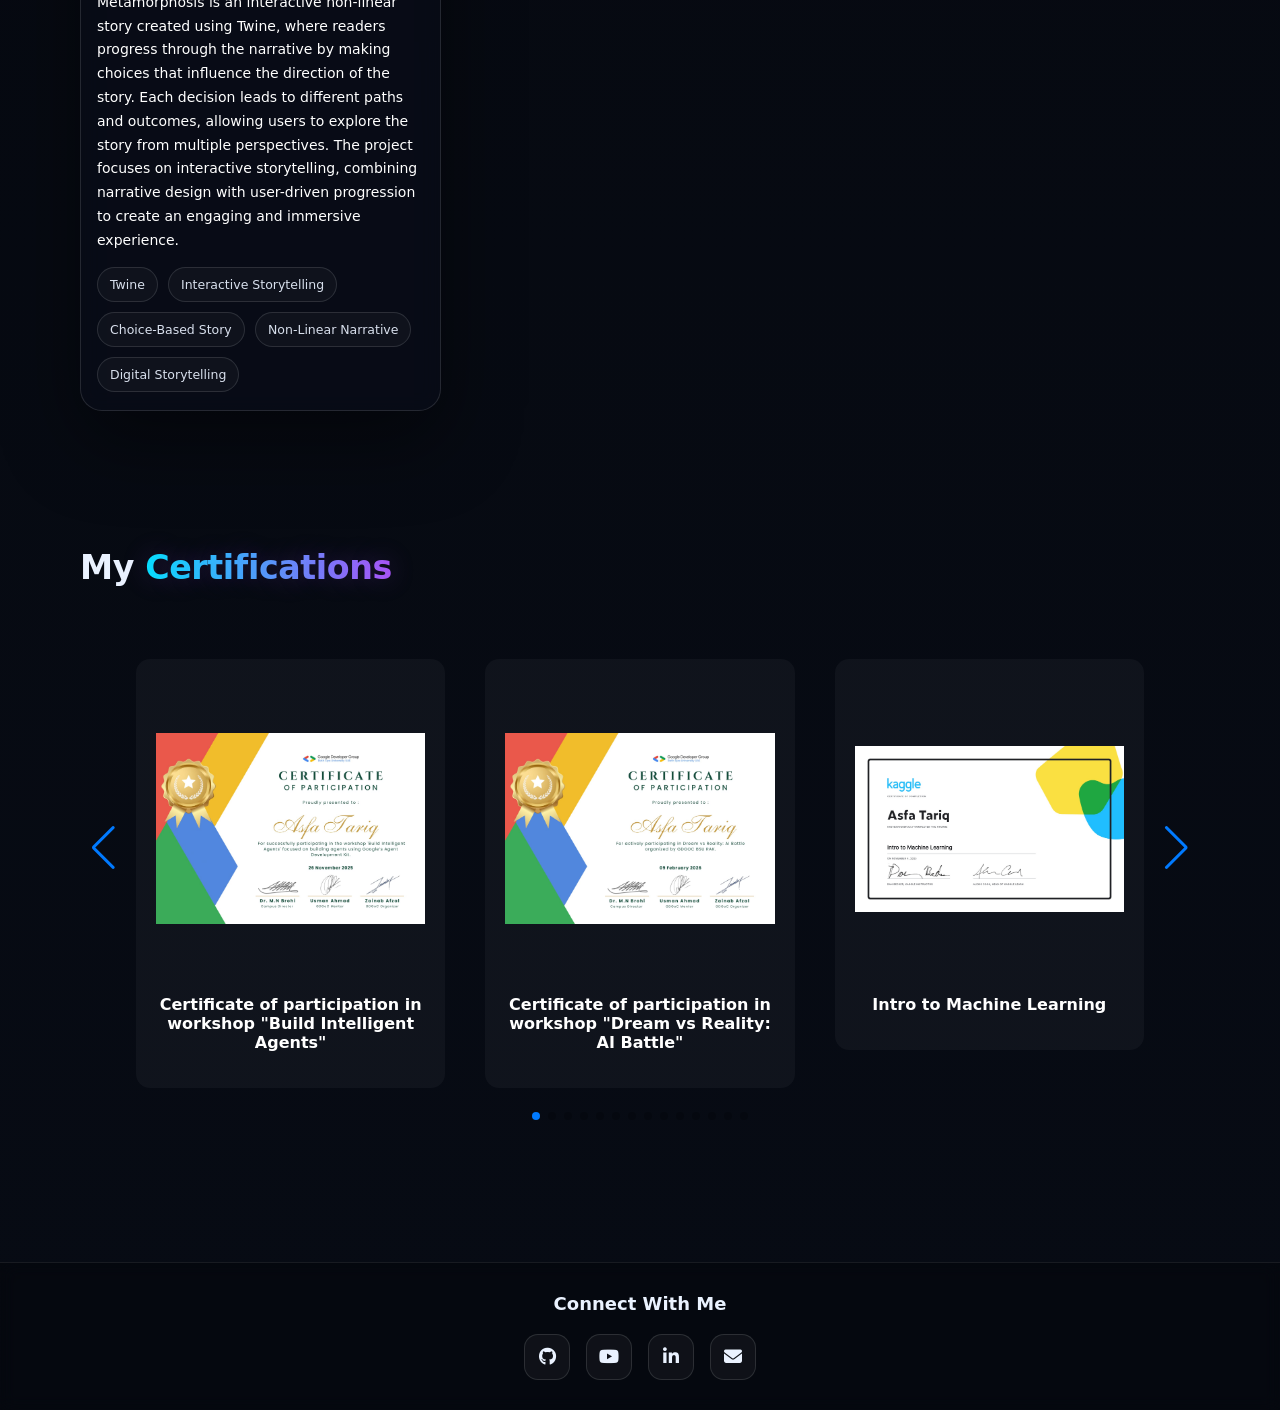
==== commit 195ad343: "home page" ====
--- a/index.html
+++ b/index.html
@@ -82,7 +82,7 @@
             </div>
 
             <!-- Image -->
-            <img src="images/portfolio image 1.png" alt="Developer">
+            <!-- <img src="images/portfolio image 1.png" alt="Developer"> -->
 
           </div>
         </div>
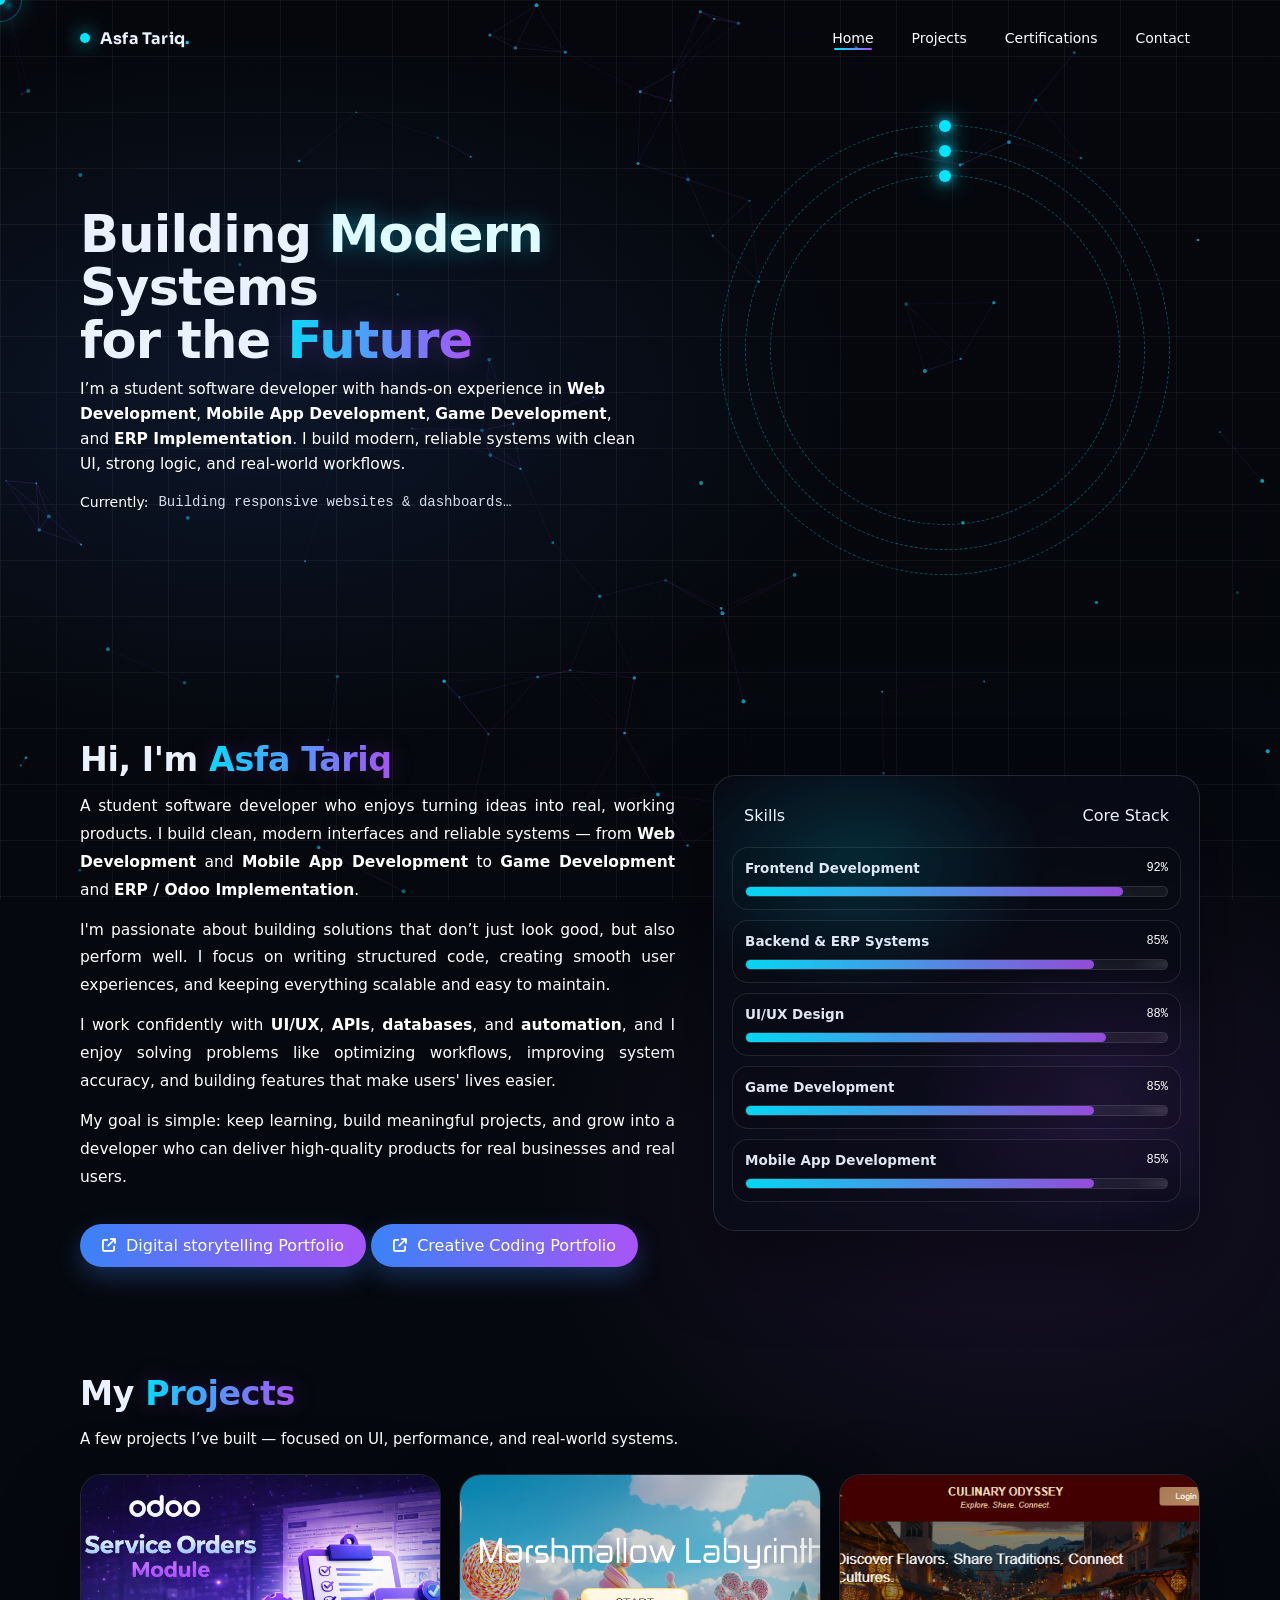
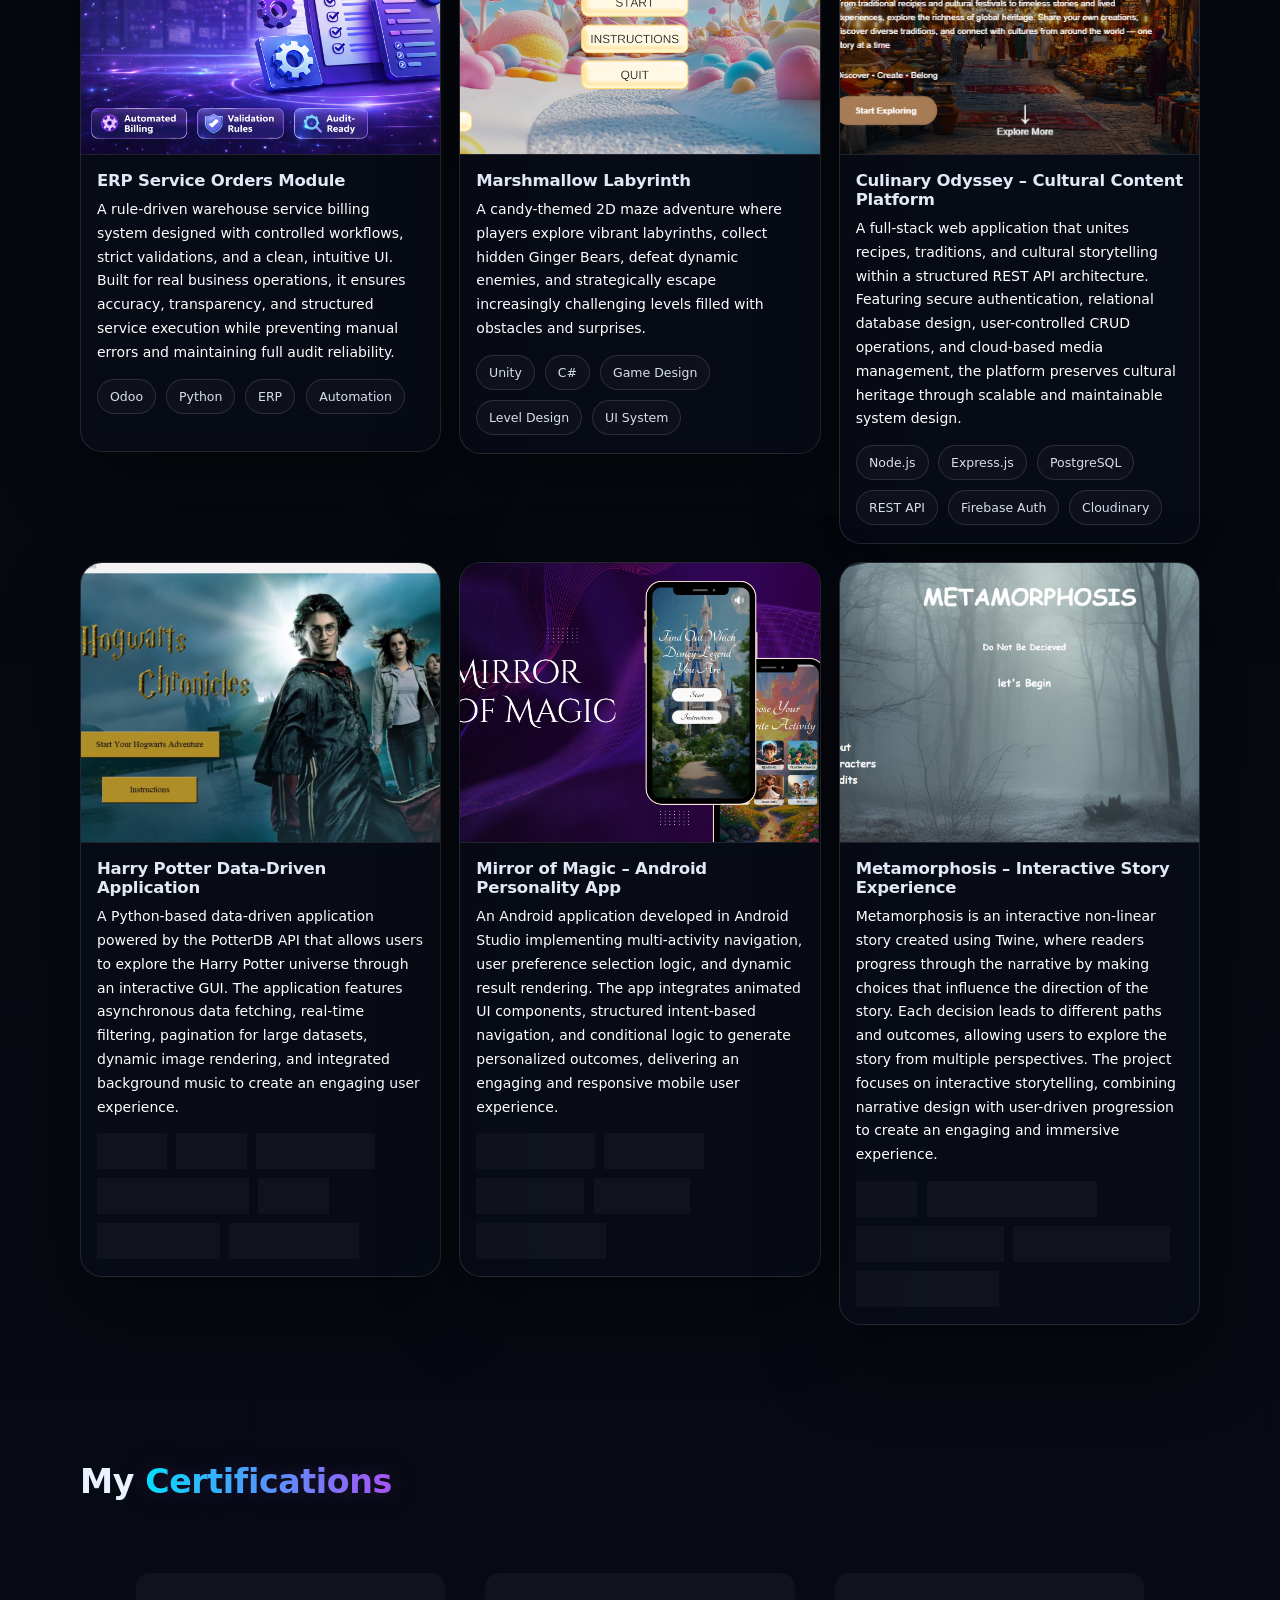
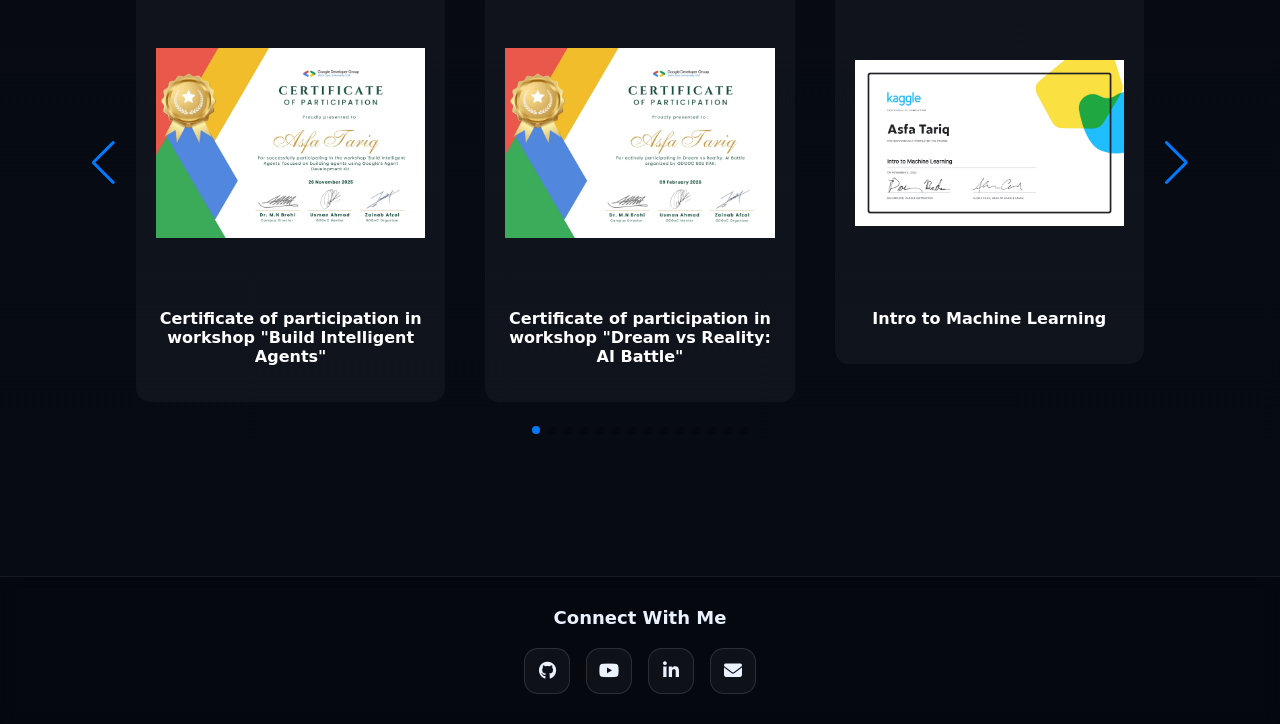
==== commit d3913f8b: "home" ====
--- a/index.html
+++ b/index.html
@@ -268,7 +268,7 @@
         </a>
 
         <!-- Card 2 -->
-      <a href="corporate Website.html" class="project-link" data-aos="fade-up" data-aos-delay="100">
+      <!-- <a href="corporate Website.html" class="project-link" data-aos="fade-up" data-aos-delay="100">
    
         <article class="project-card">
           <div class="project-thumb">
@@ -298,7 +298,7 @@
             </div>
           </div><br>
         </article>
-      </a>  
+      </a>   -->
       
 
         <!-- Card 3 -->
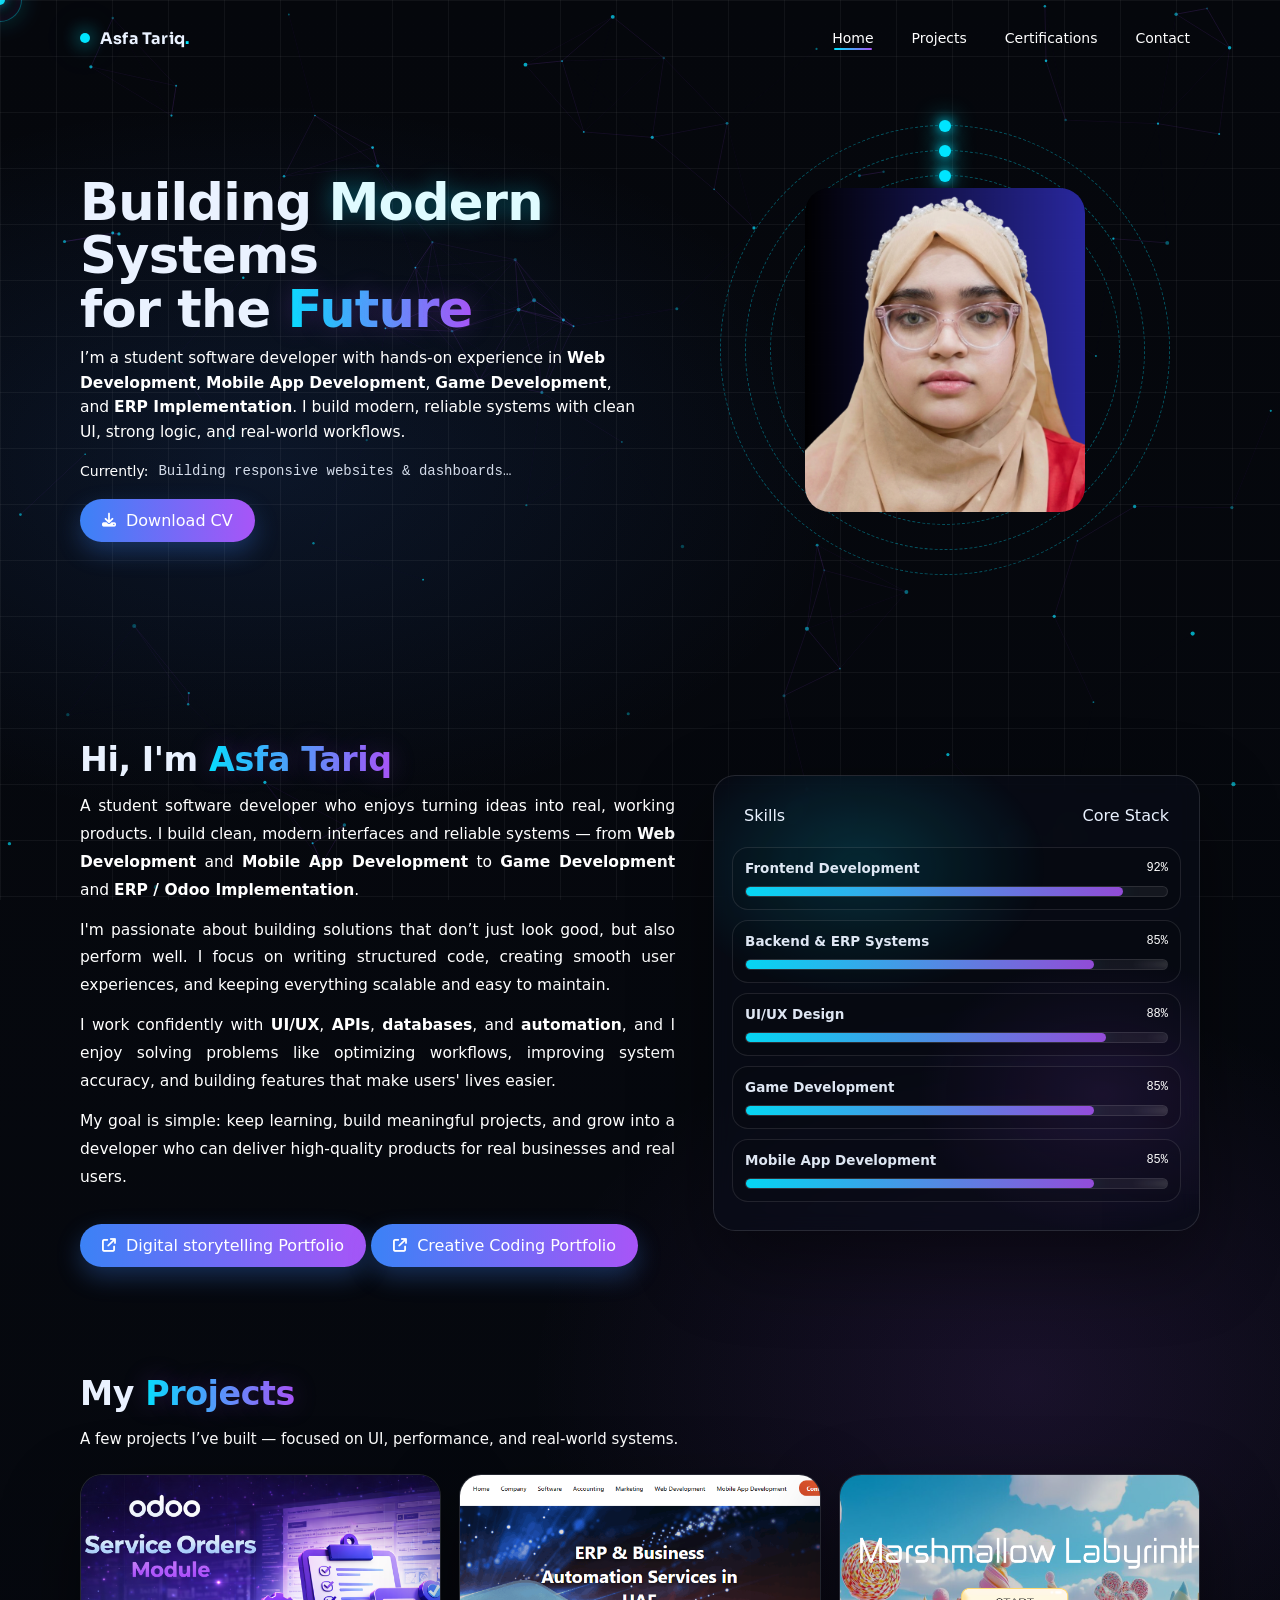
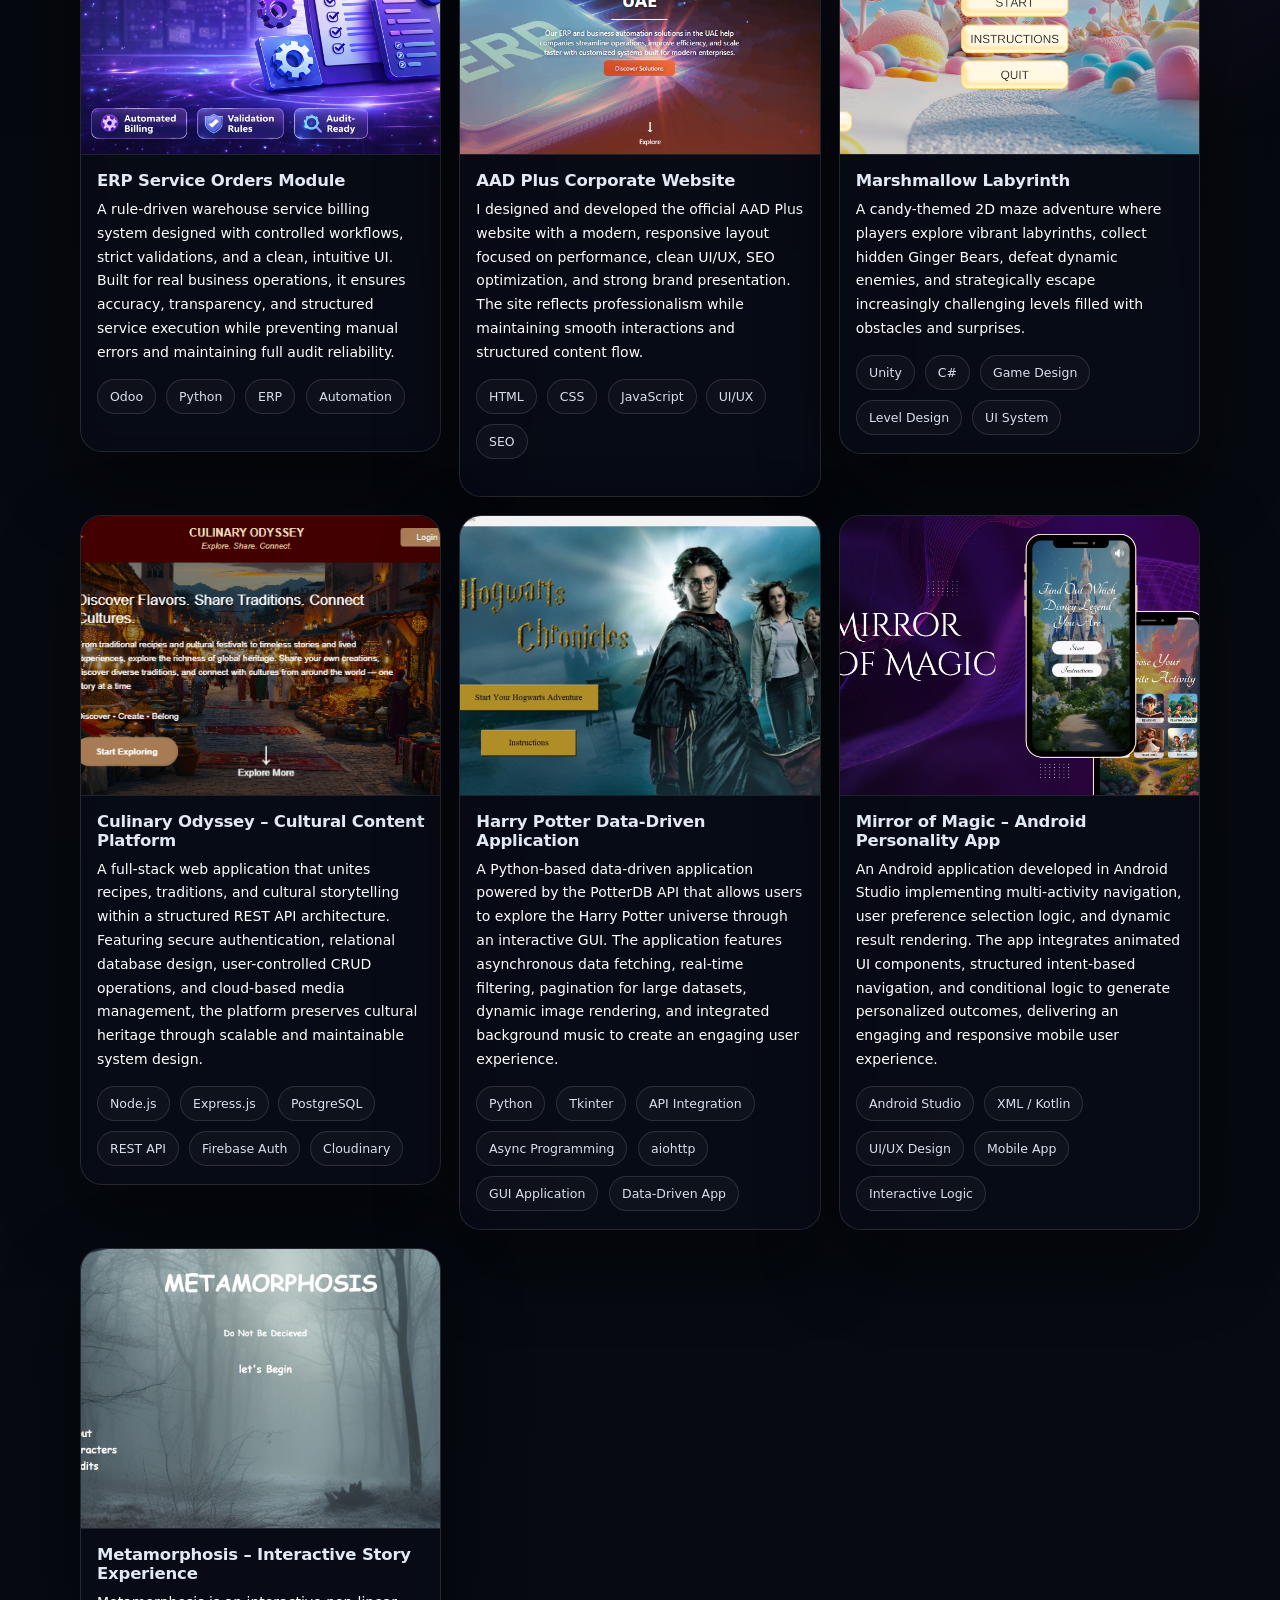
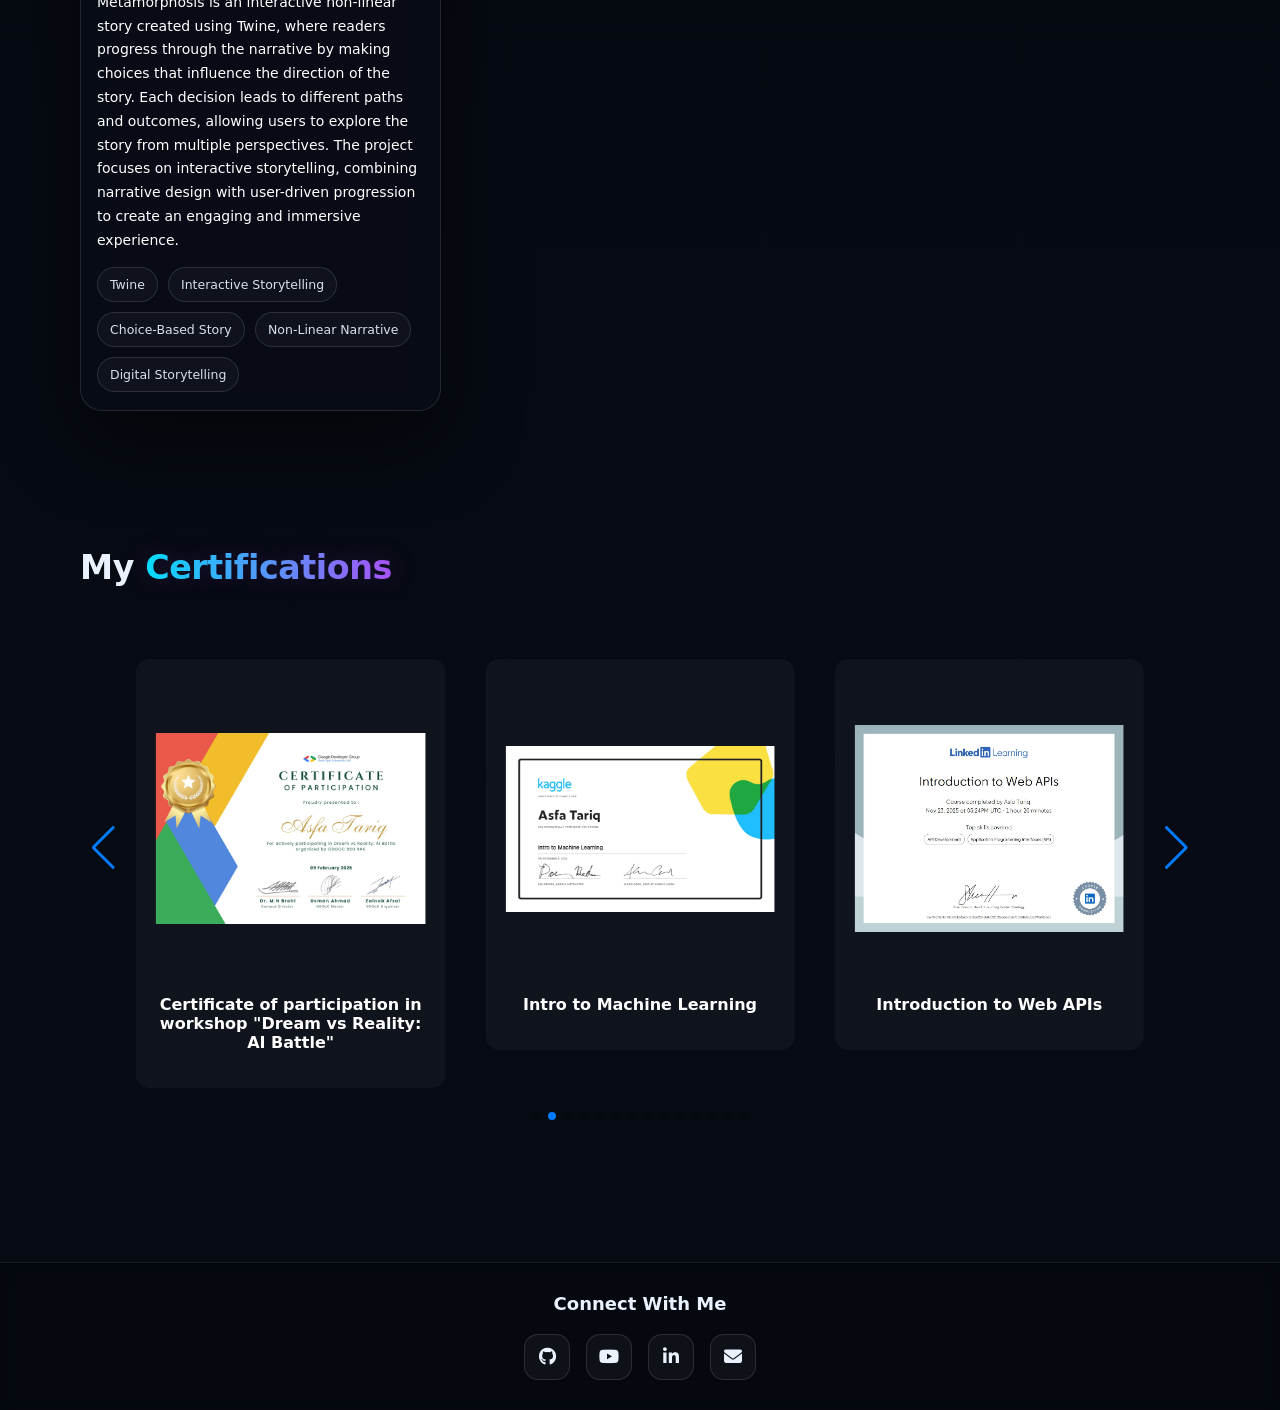
==== commit 0a4149d7: "update" ====
--- a/index.html
+++ b/index.html
@@ -61,6 +61,13 @@
             <span class="typing" id="typing"></span>
             <span class="caret" aria-hidden="true"></span>
           </div>
+            <a href="CV/CV Resume.pdf" 
+              download 
+              class="visit-btn download-btn"
+              data-aos="fade-right" 
+              data-aos-delay="700">
+              <i class="fas fa-download"></i> Download CV
+            </a>
         </div>
 
         <div class="right">
@@ -82,7 +89,7 @@
             </div>
 
             <!-- Image -->
-            <!-- <img src="images/portfolio image 1.png" alt="Developer"> -->
+            <img src="images/portfolio image 1.png" alt="Developer">
 
           </div>
         </div>
@@ -268,7 +275,7 @@
         </a>
 
         <!-- Card 2 -->
-      <!-- <a href="corporate Website.html" class="project-link" data-aos="fade-up" data-aos-delay="100">
+      <a href="corporate Website.html" class="project-link" data-aos="fade-up" data-aos-delay="100">
    
         <article class="project-card">
           <div class="project-thumb">
@@ -298,7 +305,7 @@
             </div>
           </div><br>
         </article>
-      </a>   -->
+      </a>
       
 
         <!-- Card 3 -->
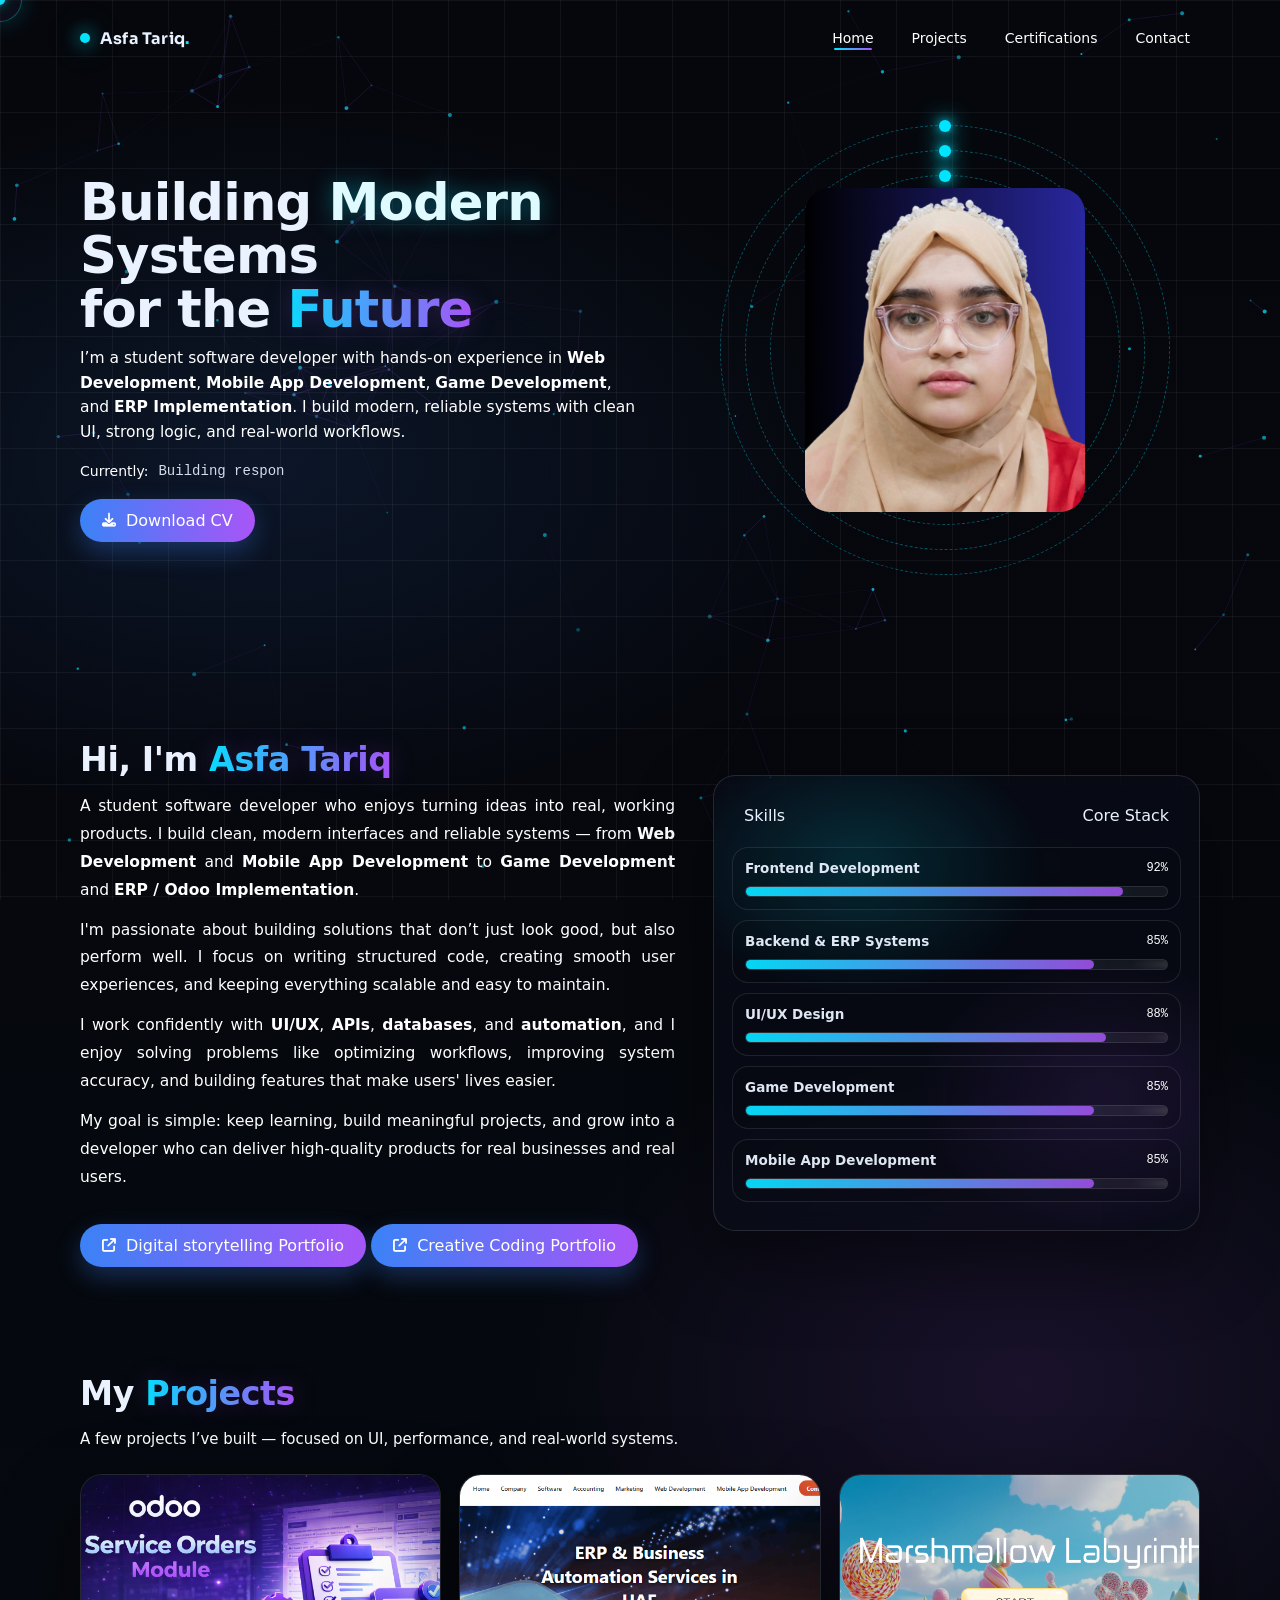
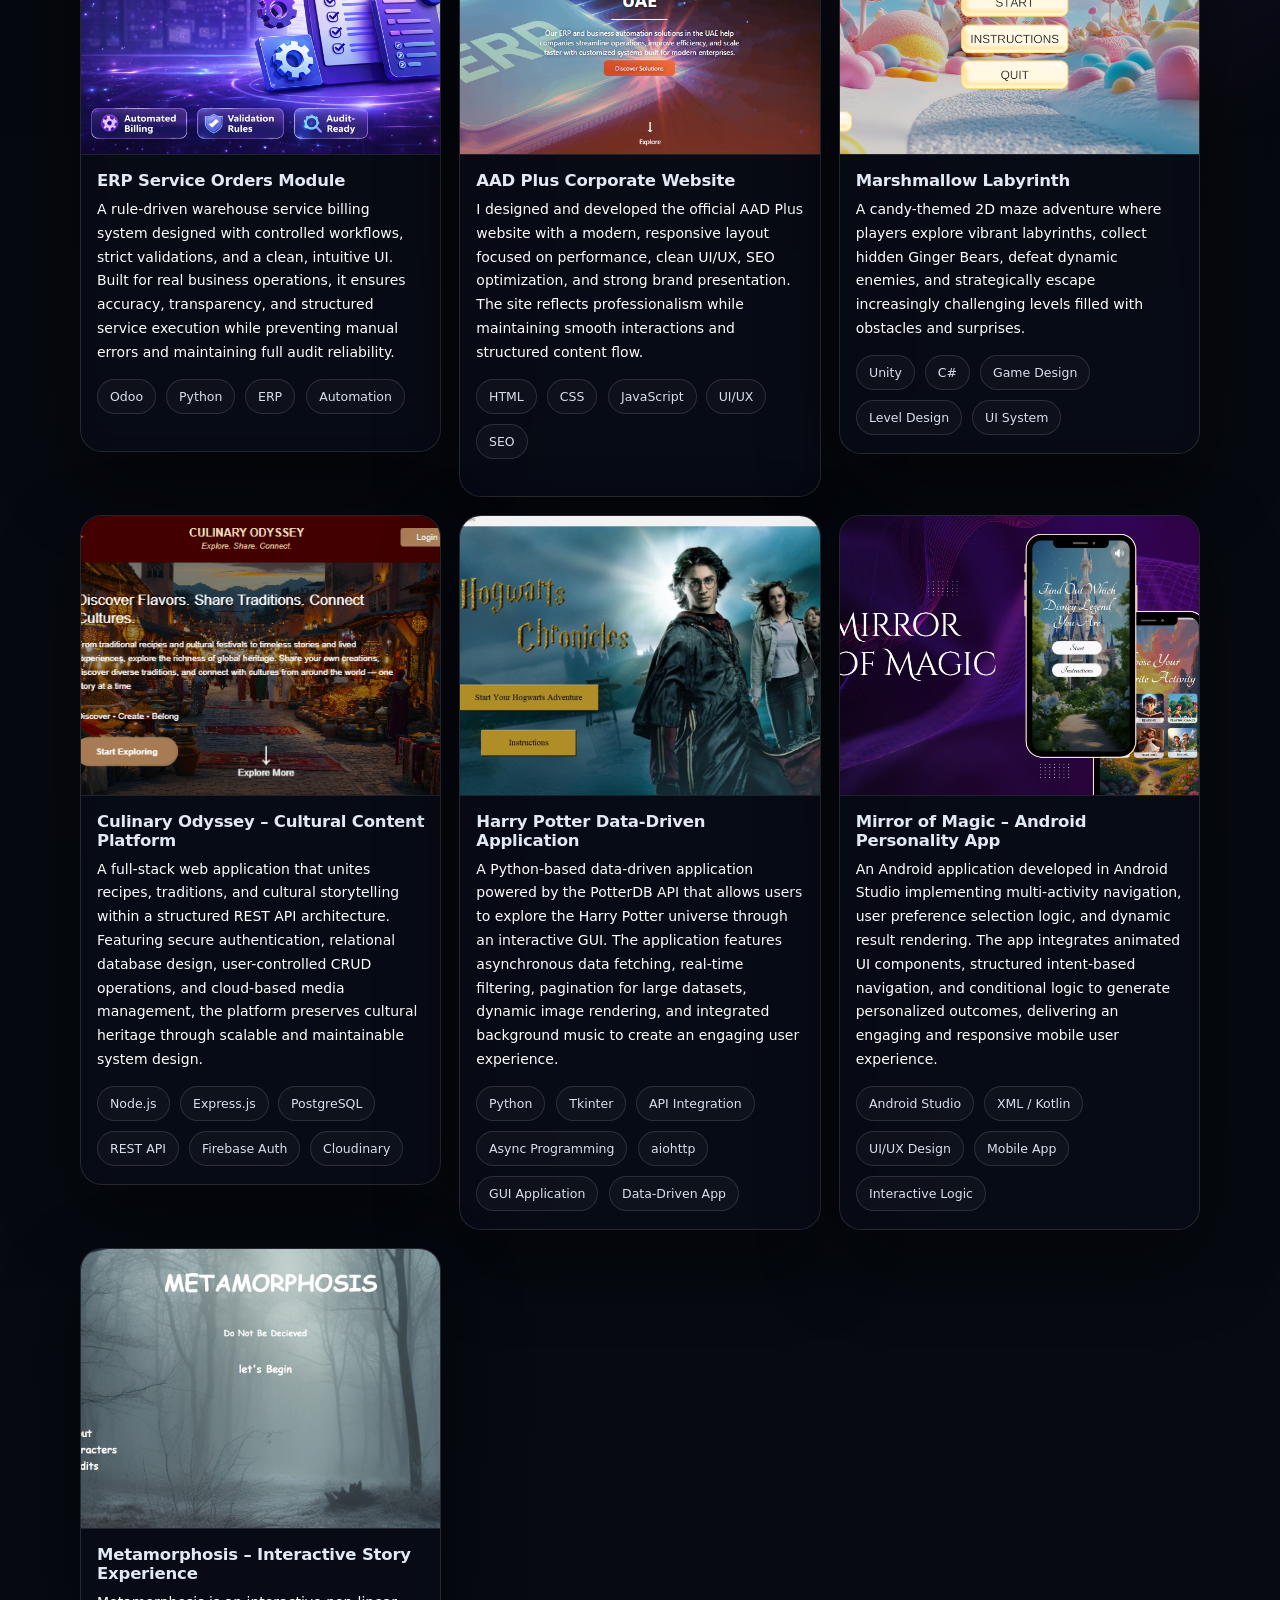
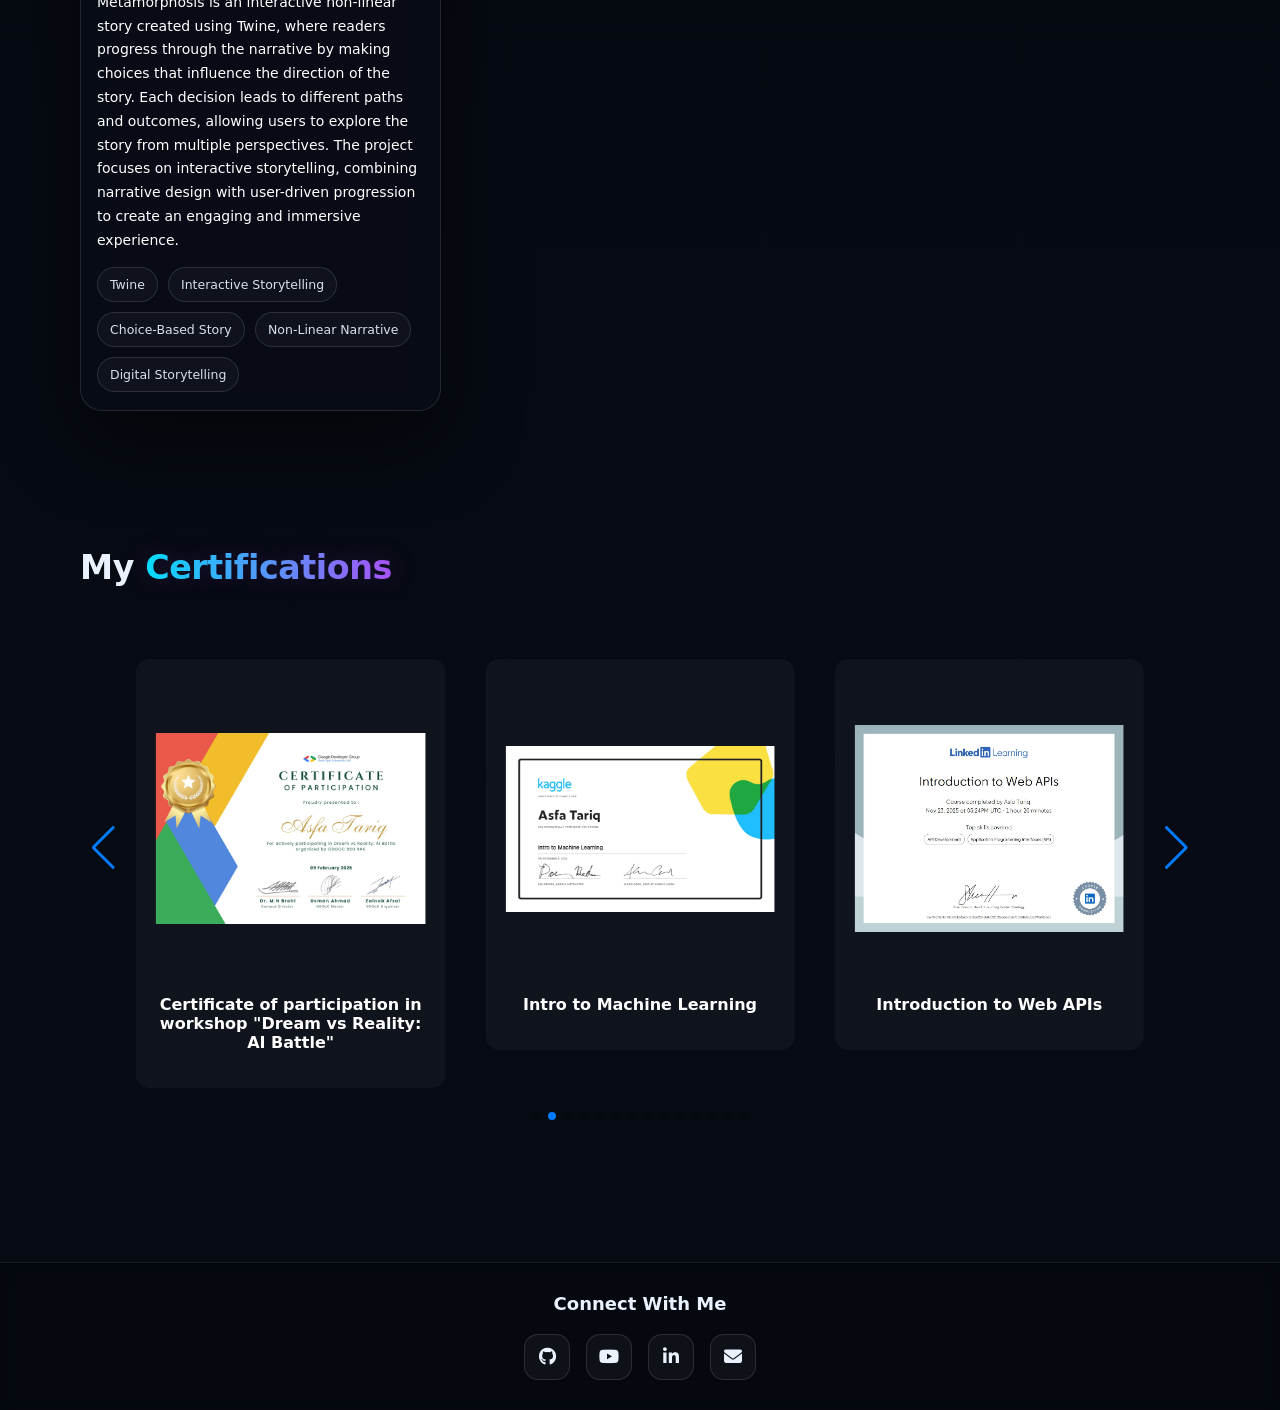
==== commit d9eb5794: "update" ====
--- a/index.html
+++ b/index.html
@@ -605,18 +605,37 @@
     </div>
   </footer>
 
-  <!-- Custom Cursor
-  <div class="cursor"></div> -->
 
   <!-- Cursor -->
-<div class="cursor-core" id="cursorCore"></div>
-<div class="cursor-ring" id="cursorRing"></div>
+  <div class="cursor-core" id="cursorCore"></div>
+  <div class="cursor-ring" id="cursorRing"></div>
+
+  <a href="#" class="back-to-top" id="backToTop" aria-label="Back to top">
+    <i class="fas fa-arrow-up"></i>
+  </a>
 
   <script src="script.js"></script>
   <script src="https://cdn.jsdelivr.net/npm/swiper@11/swiper-bundle.min.js"></script>
   <script src="https://cdn.jsdelivr.net/npm/aos@2.3.4/dist/aos.js"></script>
   <script>
     AOS.init({ duration: 800, once: true });
+      const backToTop = document.getElementById("backToTop");
+
+  window.addEventListener("scroll", () => {
+    if (window.scrollY > 300) {
+      backToTop.classList.add("show");
+    } else {
+      backToTop.classList.remove("show");
+    }
+  });
+
+  backToTop.addEventListener("click", function (e) {
+    e.preventDefault();
+    window.scrollTo({
+      top: 0,
+      behavior: "smooth"
+    });
+  });
   </script>
   
 </body>
--- a/style.css
+++ b/style.css
@@ -1360,4 +1360,42 @@
   height:300px;
 }
 
+}
+
+ .back-to-top {
+  position: fixed;
+  right: 24px;
+  bottom: 24px;
+  width: 50px;
+  height: 50px;
+  border-radius: 50%;
+  display: flex;
+  align-items: center;
+  justify-content: center;
+  background: rgba(10, 14, 35, 0.9);
+  color: #fff;
+  font-size: 18px;
+  text-decoration: none;
+  border: 1px solid rgba(255, 255, 255, 0.12);
+  box-shadow: 0 10px 30px rgba(0, 0, 0, 0.25);
+  backdrop-filter: blur(10px);
+  z-index: 999;
+  opacity: 0;
+  visibility: hidden;
+  transform: translateY(10px);
+  transition: all 0.3s ease;
+}
+
+.back-to-top:hover {
+  transform: translateY(0) scale(1.08);
+  background: #1b2a6b;
+}
+
+.back-to-top.show {
+  opacity: 1;
+  visibility: visible;
+}
+
+.back-to-top i {
+  pointer-events: none;
 }
